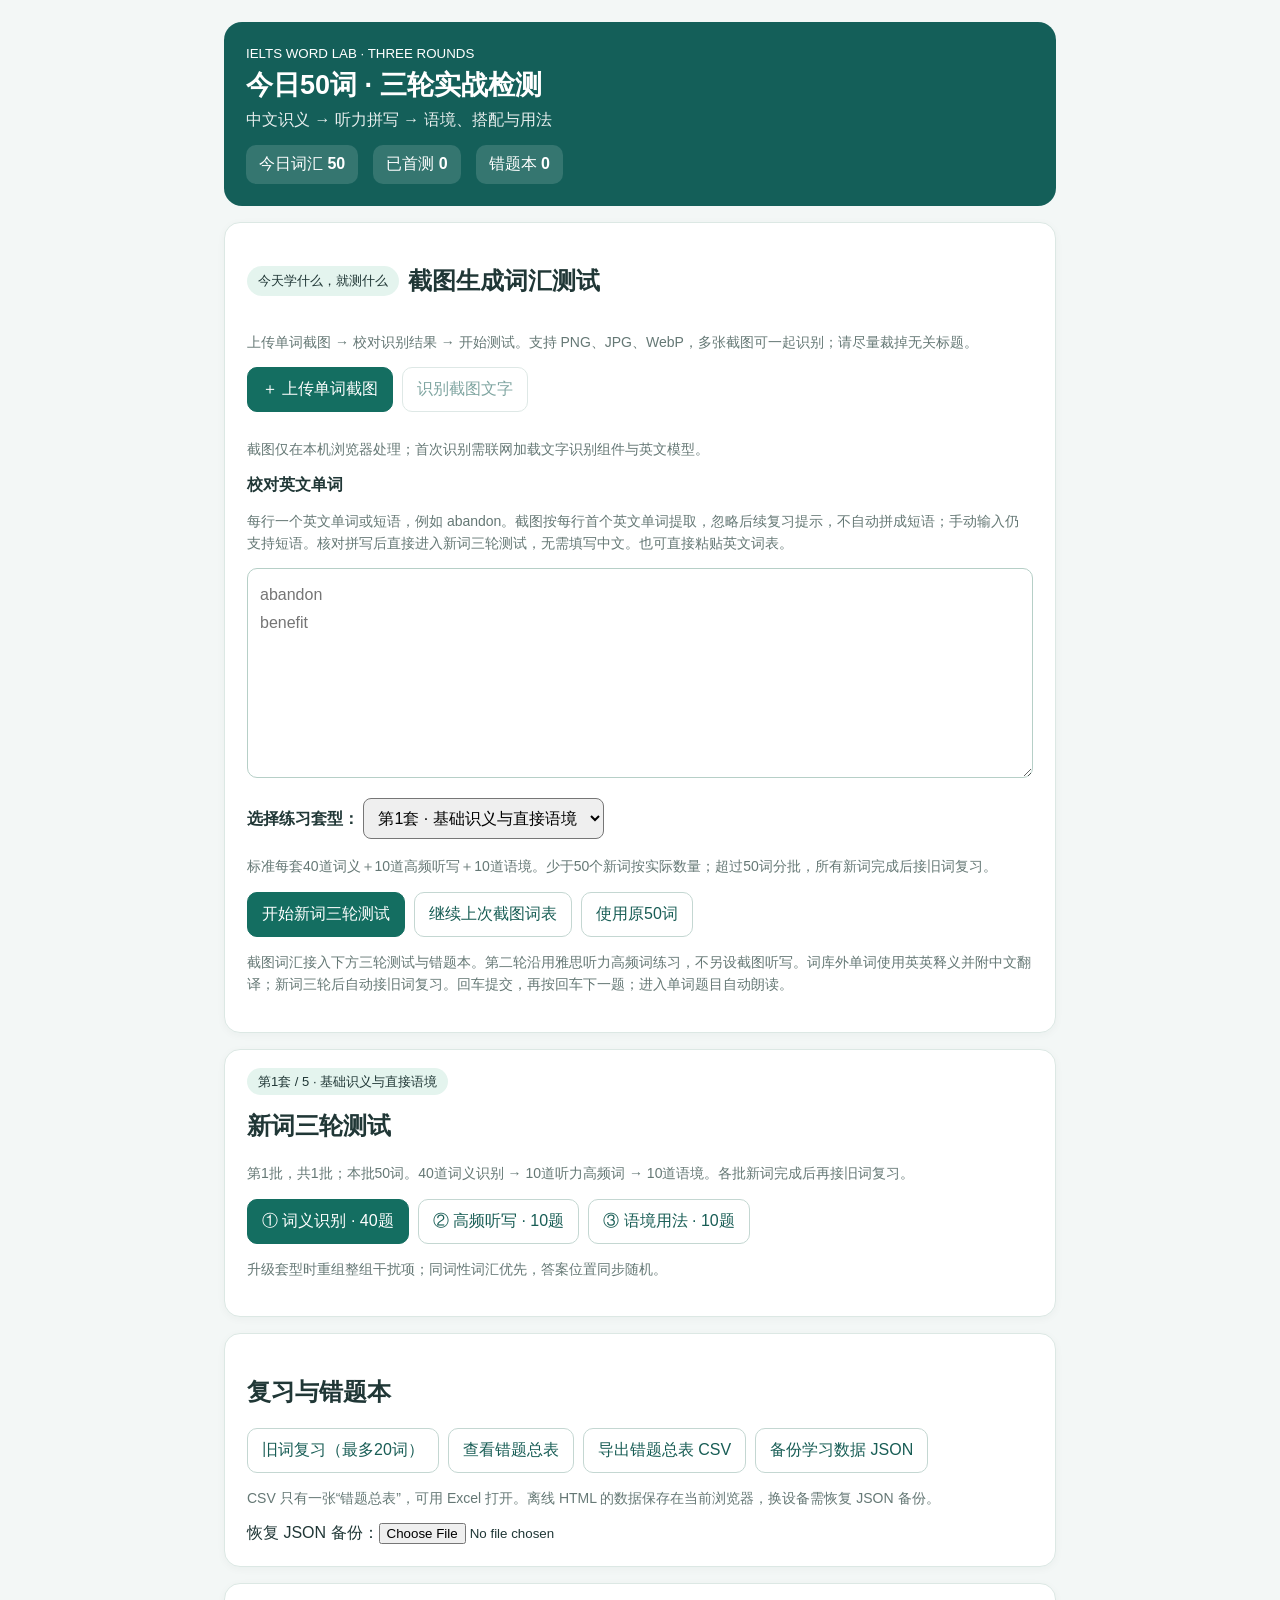
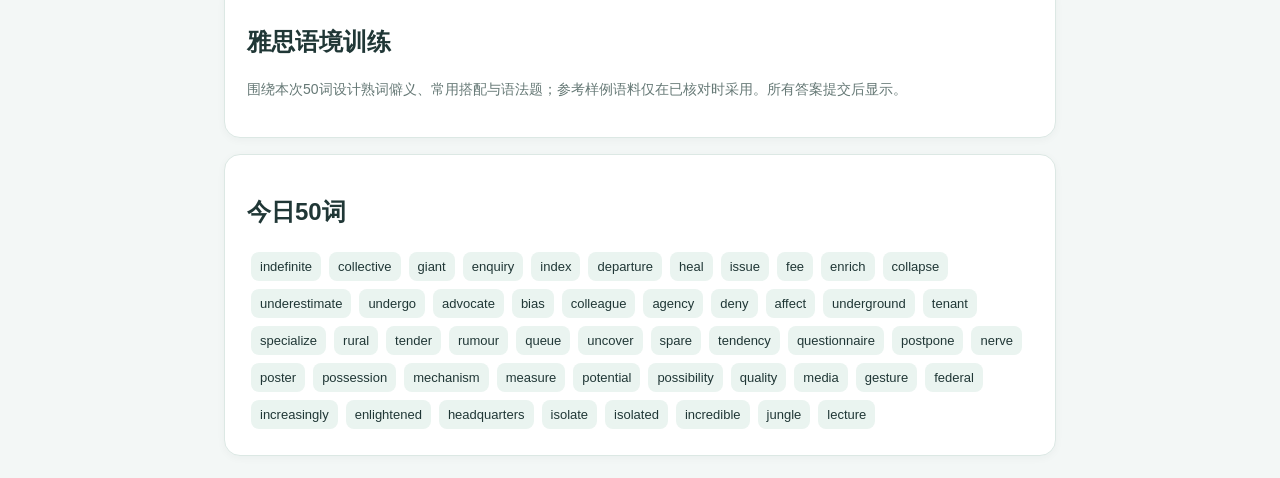
==== index.html @ b375aa82 "Add dictionary-audio fallback and align common word senses with examples" ====
<!doctype html><html lang="zh-CN"><head><meta charset="utf-8"><meta name="viewport" content="width=device-width,initial-scale=1"><title>IELTS Word Lab · 截图词汇测试</title><style>*{box-sizing:border-box}body{margin:0;background:#f3f7f6;color:#203736;font:16px Arial,"Microsoft YaHei",sans-serif}.wrap{max-width:860px;margin:22px auto;padding:0 14px}header{background:#145f59;color:white;border-radius:18px;padding:22px}h1{margin:5px 0;font-size:27px}header p{opacity:.9;margin:7px 0}.panel{background:white;border:1px solid #dce8e4;border-radius:16px;padding:22px;margin-top:16px;box-shadow:0 2px 8px #0b39340a}.muted{color:#657875;font-size:14px;line-height:1.6}.nav,.flex{display:flex;gap:9px;flex-wrap:wrap;align-items:center}button{font:inherit;border:1px solid #c4d7d2;border-radius:10px;padding:11px 14px;background:white;color:#185d55;cursor:pointer}button.primary{background:#146e61;color:white;border-color:#146e61}button:disabled{opacity:.55;cursor:default}button.opt{display:block;width:100%;text-align:left;margin:9px 0;line-height:1.5}button.opt.sel{background:#e1f2ee;border-color:#167969}.tag{display:inline-block;background:#eaf4f0;padding:7px 9px;border-radius:8px;margin:4px;font-size:13px}.bar{height:9px;background:#e5efeb;border-radius:9px;overflow:hidden;margin:16px 0}.bar>div{height:100%;background:#2b9984}.question{font-size:21px;line-height:1.6;font-weight:600}.feedback{background:#eff8f4;border-left:4px solid #2b9984;padding:13px;margin-top:12px;line-height:1.6}.bad{color:#a13939}.good{color:#177452}.hidden{display:none!important}input[type=text]{width:100%;max-width:480px;border:1px solid #b6cfc7;border-radius:9px;padding:13px;font:inherit}table{border-collapse:collapse;width:100%;font-size:13px}td,th{border:1px solid #d7e4df;padding:9px;text-align:left;vertical-align:top}th{background:#e7f2ee}.pill{background:#e4f4ee;padding:6px 11px;border-radius:20px;font-size:13px}.stat{display:flex;gap:15px;flex-wrap:wrap;margin-top:14px}.stat span{background:#ffffff24;padding:9px 13px;border-radius:10px}label.multi{display:block;padding:10px;margin:7px 0;border:1px solid #d6e4df;border-radius:9px}.hint{background:#fff8e7;border-radius:10px;padding:12px;font-size:14px}button.audio{padding:4px 9px;font-size:13px;margin:2px 5px;border-radius:20px}.vocab{display:inline-block;padding:4px 7px;margin:3px;background:#f0f7f5;border-radius:8px}.feedback p{margin:8px 0}.feedback .rowline{padding:5px 0;border-bottom:1px solid #dce9e5}</style></head><body><div class="wrap"><header><small>IELTS WORD LAB · THREE ROUNDS</small><h1>今日50词 · 三轮实战检测</h1><p>中文识义 → 听力拼写 → 语境、搭配与用法</p><div class="stat"><span>今日词汇 <b id="word-count">50</b></span><span>已首测 <b id="done">0</b></span><span>错题本 <b id="wrong">0</b></span></div></header><div id="shot-anchor"></div><main id="main"></main></div><script>const WORDS=[{"w": "indefinite", "zh": "无限期的；不明确的", "syn": "unlimited;unspecified"}, {"w": "collective", "zh": "集体的；共同的", "syn": "shared;joint"}, {"w": "giant", "zh": "巨大的；巨人", "syn": "enormous;huge"}, {"w": "enquiry", "zh": "询问；调查", "syn": "inquiry;investigation"}, {"w": "index", "zh": "索引；指数；指标", "syn": "indicator;measure"}, {"w": "departure", "zh": "离开；出发；偏离", "syn": "leaving;deviation"}, {"w": "heal", "zh": "治愈；愈合", "syn": "recover;restore"}, {"w": "issue", "zh": "问题；议题；发行；发布", "syn": "matter;problem"}, {"w": "fee", "zh": "费用；收费", "syn": "charge;payment"}, {"w": "enrich", "zh": "丰富；充实", "syn": "enhance;improve"}, {"w": "collapse", "zh": "倒塌；崩溃；骤降", "syn": "fall;breakdown"}, {"w": "underestimate", "zh": "低估", "syn": "undervalue;misjudge"}, {"w": "undergo", "zh": "经历；经受", "syn": "experience;go through"}, {"w": "advocate", "zh": "提倡；拥护；倡导者", "syn": "support;promote"}, {"w": "bias", "zh": "偏见；偏向", "syn": "prejudice;partiality"}, {"w": "colleague", "zh": "同事", "syn": "co-worker;workmate"}, {"w": "agency", "zh": "机构；代理处；作用", "syn": "organisation;body"}, {"w": "deny", "zh": "否认；拒绝给予", "syn": "reject;refuse"}, {"w": "affect", "zh": "影响；使感动", "syn": "influence;impact"}, {"w": "underground", "zh": "地下的；地铁；秘密的", "syn": "subterranean;metro"}, {"w": "tenant", "zh": "租户；承租人", "syn": "renter;occupant"}, {"w": "specialize", "zh": "专门研究；专攻", "syn": "focus;concentrate"}, {"w": "rural", "zh": "农村的；乡村的", "syn": "countryside;non-urban"}, {"w": "tender", "zh": "温柔的；嫩的；投标", "syn": "gentle;offer"}, {"w": "rumour", "zh": "传闻；谣言", "syn": "gossip;hearsay"}, {"w": "queue", "zh": "队列；排队", "syn": "line;wait in line"}, {"w": "uncover", "zh": "揭露；发现", "syn": "reveal;expose"}, {"w": "spare", "zh": "多余的；抽出；饶恕", "syn": "extra;available"}, {"w": "tendency", "zh": "倾向；趋势", "syn": "inclination;trend"}, {"w": "questionnaire", "zh": "调查问卷", "syn": "survey;form"}, {"w": "postpone", "zh": "推迟；延期", "syn": "delay;put off"}, {"w": "nerve", "zh": "神经；勇气", "syn": "courage;boldness"}, {"w": "poster", "zh": "海报；招贴画", "syn": "notice;placard"}, {"w": "possession", "zh": "拥有；财产；所有物", "syn": "ownership;belongings"}, {"w": "mechanism", "zh": "机制；机械装置", "syn": "process;system"}, {"w": "measure", "zh": "测量；措施；衡量", "syn": "assess;step"}, {"w": "potential", "zh": "潜力；潜在的", "syn": "possibility;capacity"}, {"w": "possibility", "zh": "可能性", "syn": "chance;likelihood"}, {"w": "quality", "zh": "质量；品质；特性", "syn": "standard;attribute"}, {"w": "media", "zh": "媒体；媒介", "syn": "press;communication channels"}, {"w": "gesture", "zh": "手势；姿态；表示", "syn": "movement;signal"}, {"w": "federal", "zh": "联邦的", "syn": "national;federated"}, {"w": "increasingly", "zh": "越来越多地", "syn": "progressively;more and more"}, {"w": "enlightened", "zh": "开明的；有见识的", "syn": "open-minded;informed"}, {"w": "headquarters", "zh": "总部；司令部", "syn": "head office;main office"}, {"w": "isolate", "zh": "隔离；孤立", "syn": "separate;segregate"}, {"w": "isolated", "zh": "孤立的；偏远的", "syn": "remote;separated"}, {"w": "incredible", "zh": "难以置信的；极好的", "syn": "unbelievable;extraordinary"}, {"w": "jungle", "zh": "丛林；密林", "syn": "rainforest;forest"}, {"w": "lecture", "zh": "讲座；授课；训斥", "syn": "talk;presentation"}];


const LISTEN=["enquiry", "questionnaire", "queue", "colleague", "headquarters", "rural", "tenant", "lecture", "departure", "gesture"];
const CONTEXT=[{"w": "issue", "type": "tf", "q": "In “The journal will issue a revised report”, issue means “publish”.", "a": true, "ex": "Issue can mean to officially publish or release a document.", "translation": "这份期刊将发布修订后的报告。", "point": "熟词僻义：issue 作动词表示发布；issue a report。"}, {"w": "undergo", "type": "tf", "q": "In “The bridge will undergo major repairs”, undergo means “avoid”.", "a": false, "ex": "Undergo means to experience or be subjected to a process, not to avoid it.", "translation": "这座桥将进行大规模维修。", "point": "undergo repairs / undergo treatment；主语通常承受变化或过程。"}, {"w": "measure", "type": "multi", "q": "Select ALL natural and correct expressions.", "opts": ["take measures to reduce pollution", "measure the impact of the policy", "undergo a questionnaire", "pose a potential risk"], "a": [0, 1, 3], "ex": "Take measures, measure an impact, and pose a risk are natural collocations. “Undergo a questionnaire” is not; complete or answer a questionnaire.", "translation": "采取措施减少污染；衡量政策影响；造成潜在风险。", "point": "区分 measure 作名词“措施”和动词“衡量”；多选需选全且不能多选。"}, {"w": "bias", "type": "single", "q": "The researcher tried to avoid ______ when interpreting the survey results.", "opts": ["bias", "queue", "gesture", "departure"], "a": 0, "ex": "Bias means an unfair preference that can distort judgement.", "translation": "研究人员在解释调查结果时尽力避免偏见。", "point": "avoid bias; researcher bias；与 unbiased 对应。"}, {"w": "tender", "type": "single", "q": "Several firms submitted a ______ for the construction contract.", "opts": ["rumour", "tender", "lecture", "jungle"], "a": 1, "ex": "A tender is a formal offer to carry out work or supply goods at a stated price.", "translation": "几家公司提交了该建设合同的投标文件。", "point": "熟词僻义：tender = 投标（文件）；submit a tender。"}, {"w": "spare", "type": "single", "q": "Could you ______ a few minutes to complete this questionnaire?", "opts": ["deny", "isolate", "spare", "collapse"], "a": 2, "ex": "Spare time means to make time available for something.", "translation": "你能抽出几分钟填写这份问卷吗？", "point": "熟词僻义：spare a few minutes；spare 作动词“抽出”。"}, {"w": "agency", "type": "single", "q": "The environmental ______ published a new report on rural water quality.", "opts": ["agency", "poster", "nerve", "queue"], "a": 0, "ex": "An agency is an organisation responsible for a particular service or activity.", "translation": "环境机构发布了一份关于农村水质的新报告。", "point": "government agency / environmental agency。"}, {"w": "potential", "type": "single", "q": "The proposal has the ______ to improve access to public transport.", "opts": ["rumour", "possession", "potential", "departure"], "a": 2, "ex": "Have the potential to do something means to be capable of achieving it.", "translation": "这项提案有望改善公共交通的可及性。", "point": "have the potential to + 动词原形。"}, {"w": "collective", "type": "single", "q": "Protecting the forest requires ______ action by local communities.", "opts": ["isolated", "collective", "indefinite", "federal"], "a": 1, "ex": "Collective action is action taken together by a group.", "translation": "保护森林需要当地社区采取集体行动。", "point": "collective action / collective responsibility。"}, {"w": "enrich", "type": "single", "q": "Reading widely can ______ students’ understanding of different cultures.", "opts": ["postpone", "deny", "enrich", "underestimate"], "a": 2, "ex": "Enrich means to improve something by adding value, depth, or variety.", "translation": "广泛阅读能够丰富学生对不同文化的理解。", "point": "enrich understanding / enrich experience。"}];
// 熟词僻义：选取当前50词中具有稳定、可核实的雅思相关义项，不杜撰罕见词义。
const RARE_SENSES={"issue": {"meaning": "发布；发行", "stem": "在 “The authority issued a warning.” 中，issue 表示？", "usage": "issue a warning / issue a report", "note": "Issue can mean to publish or officially release something."}, "measure": {"meaning": "措施；办法", "stem": "在 “The government introduced new measures.” 中，measure 表示？", "usage": "take measures / preventive measures", "note": "A measure is an action taken to achieve a purpose."}, "nerve": {"meaning": "勇气；胆量", "stem": "在 “She had the nerve to challenge the decision.” 中，nerve 表示？", "usage": "have the nerve to do something", "note": "Nerve can mean courage, not only a part of the nervous system."}, "gesture": {"meaning": "表示；姿态（友好或善意）", "stem": "在 “The donation was a gesture of goodwill.” 中，gesture 表示？", "usage": "a gesture of goodwill", "note": "A gesture can be an action that expresses a feeling or intention."}, "departure": {"meaning": "偏离；背离", "stem": "在 “The policy marks a departure from past practice.” 中，departure 表示？", "usage": "a departure from tradition", "note": "Departure can mean a change away from an established approach."}, "quality": {"meaning": "特性；品质", "stem": "在 “Patience is an important quality in a teacher.” 中，quality 表示？", "usage": "personal qualities / leadership qualities", "note": "A quality can be a characteristic, not just a standard."}, "lecture": {"meaning": "训斥；说教", "stem": "在 “My manager lectured me about punctuality.” 中，lecture 表示？", "usage": "lecture somebody about something", "note": "Lecture can mean to scold someone at length."}, "index": {"meaning": "指数；指标", "stem": "在 “The consumer price index rose.” 中，index 表示？", "usage": "price index / index of development", "note": "An index can be a numerical measure of change."}};


const IPA={"indefinite": "/ɪnˈdefɪnət/", "collective": "/kəˈlektɪv/", "giant": "/ˈdʒaɪənt/", "enquiry": "/ɪnˈkwaɪəri/", "index": "/ˈɪndeks/", "departure": "/dɪˈpɑːtʃə/", "heal": "/hiːl/", "issue": "/ˈɪʃuː/", "fee": "/fiː/", "enrich": "/ɪnˈrɪtʃ/", "collapse": "/kəˈlæps/", "underestimate": "/ˌʌndərˈestɪmeɪt/", "undergo": "/ˌʌndəˈɡəʊ/", "advocate": "/ˈædvəkeɪt/", "bias": "/ˈbaɪəs/", "colleague": "/ˈkɒliːɡ/", "agency": "/ˈeɪdʒənsi/", "deny": "/dɪˈnaɪ/", "affect": "/əˈfekt/", "underground": "/ˈʌndəɡraʊnd/", "tenant": "/ˈtenənt/", "specialize": "/ˈspeʃəlaɪz/", "rural": "/ˈrʊərəl/", "tender": "/ˈtendə/", "rumour": "/ˈruːmə/", "queue": "/kjuː/", "uncover": "/ʌnˈkʌvə/", "spare": "/speə/", "tendency": "/ˈtendənsi/", "questionnaire": "/ˌkwestʃəˈneə/", "postpone": "/pəʊstˈpəʊn/", "nerve": "/nɜːv/", "poster": "/ˈpəʊstə/", "possession": "/pəˈzeʃən/", "mechanism": "/ˈmekənɪzəm/", "measure": "/ˈmeʒə/", "potential": "/pəˈtenʃəl/", "possibility": "/ˌpɒsəˈbɪləti/", "quality": "/ˈkwɒləti/", "media": "/ˈmiːdiə/", "gesture": "/ˈdʒestʃə/", "federal": "/ˈfedərəl/", "increasingly": "/ɪnˈkriːsɪŋli/", "enlightened": "/ɪnˈlaɪtənd/", "headquarters": "/ˌhedˈkwɔːtəz/", "isolate": "/ˈaɪsəleɪt/", "isolated": "/ˈaɪsəleɪtɪd/", "incredible": "/ɪnˈkredəbəl/", "jungle": "/ˈdʒʌŋɡəl/", "lecture": "/ˈlektʃə/"};
const LISTEN_NOTES={"enquiry": "英式 /ɪnˈkwaɪəri/，重音在第二音节；enquiry 与 inquiry 拼写均可见。", "questionnaire": "重音在末尾 /ˈneə/；注意双写 n 和 -aire。", "queue": "读 /kjuː/，只有一个音节；ueue 不另发音。", "colleague": "重音在第一音节；-league 读 /liːɡ/。", "headquarters": "注意复数形式 -s；headquarters 通常以 -s 结尾。", "rural": "两个音节；英式 /ˈrʊərəl/，注意 r 与弱读元音。", "tenant": "重音在第一音节；不要与 tenet（信条）混淆。", "lecture": "-ture 读 /tʃə/；英式词尾 r 不单独卷舌。", "departure": "重音在第二音节 /ˈpɑː/；英式长元音 /ɑː/。", "gesture": "-ture 读 /tʃə/；重音在第一音节。"};
const CONTEXT_ZH={};
const CONTEXT_POINT={};
function explainError(q,given,correct){if(q.type==='spell'){let a=q.a.toLowerCase(),b=String(given).toLowerCase();return `你的拼写是 “${given}”，正确拼写是 “${a}”。请对照每个字母，特别检查重音对应的音节及不发音字母。`;}if(q.type==='multi'){let selected=given||'（未选）';return `你选择了：${selected}。正确选项为：${correct}。${q.ex||'多选题需选全，且不能多选。'}`; }if(q.type==='tf')return `这道判断题的关键是词组含义，而不是句子表面是否通顺。请对比 “${q.w}” 的实际意义与题目中的解释。`;if(q.label?.includes('第一轮')||stage===4)return `你选择的是“${given}”，但 “${q.w}” 在本题语境下表示“${q.rare?RARE_SENSES[q.w].meaning:WORDS.find(x=>x.w===q.w).zh}”。${q.rare?RARE_SENSES[q.w].note:'注意不要只凭词形猜测词义。'}`;return `你选择了“${given}”，但本句需要“${correct}”。${q.point||CONTEXT_POINT[q.w]||'请检查语义与固定搭配是否同时成立。'}`}
const EXTRA_IPA={advancement:'/ədˈvɑːnsmənt/',progress:'/ˈprəʊɡres/',benefit:'/ˈbenɪfɪt/',strength:'/streŋθ/',administrative:'/ədˈmɪnɪstrətɪv/',office:'/ˈɒfɪs/',hint:'/hɪnt/',indication:'/ˌɪndɪˈkeɪʃən/',provide:'/prəˈvaɪd/',give:'/ɡɪv/',fulfil:'/fʊlˈfɪl/',requirement:'/rɪˈkwaɪəmənt/',need:'/niːd/',improve:'/ɪmˈpruːv/',strengthen:'/ˈstreŋθən/',expand:'/ɪkˈspænd/',increase:'/ɪnˈkriːs/',geographic:'/ˌdʒiːəˈɡræfɪk/',news:'/njuːz/',title:'/ˈtaɪtəl/',awkward:'/ˈɔːkwəd/',characteristic:'/ˌkærəktəˈrɪstɪk/',include:'/ɪnˈkluːd/',contradictory:'/ˌkɒntrəˈdɪktəri/',explain:'/ɪkˈspleɪn/',translate:'/trænzˈleɪt/',integrate:'/ˈɪntɪɡreɪt/','well-informed':'/ˌwel ɪnˈfɔːmd/',disrupt:'/dɪsˈrʌpt/',tie:'/taɪ/',jump:'/dʒʌmp/',surge:'/sɜːdʒ/',scholarly:'/ˈskɒləli/',acquired:'/əˈkwaɪəd/',grassland:'/ˈɡrɑːslænd/',signify:'/ˈsɪɡnɪfaɪ/',intend:'/ɪnˈtend/',method:'/ˈmeθəd/',way:'/weɪ/',adjacent:'/əˈdʒeɪsənt/',discuss:'/dɪˈskʌs/',agreement:'/əˈɡriːmənt/',present:'/prɪˈzent/',cause:'/kɔːz/',part:'/pɑːt/',share:'/ʃeə/',favourable:'/ˈfeɪvərəbəl/',eligible:'/ˈelɪdʒəbəl/',competent:'/ˈkɒmpɪtənt/',line:'/laɪn/',argument:'/ˈɑːɡjəmənt/',destroy:'/dɪˈstrɔɪ/',damage:'/ˈdæmɪdʒ/',noise:'/nɔɪz/',reliable:'/rɪˈlaɪəbəl/',origin:'/ˈɒrɪdʒɪn/',keepsake:'/ˈkiːpseɪk/',wipe:'/waɪp/',doubt:'/daʊt/',impartial:'/ɪmˈpɑːʃəl/',expedition:'/ˌekspəˈdɪʃən/',roomy:'/ˈruːmi/',enticement:'/ɪnˈtaɪsmənt/',promote:'/prəˈməʊt/',entice:'/ɪnˈtaɪs/',unfavourable:'/ʌnˈfeɪvərəbəl/',trainer:'/ˈtreɪnə/',instruct:'/ɪnˈstrʌkt/',rules:'/ruːlz/',cipher:'/ˈsaɪfə/',drink:'/drɪŋk/',show:'/ʃəʊ/',illustrate:'/ˈɪləstreɪt/',logical:'/ˈlɒdʒɪkəl/',consistent:'/kənˈsɪstənt/',huge:'/hjuːdʒ/',vast:'/vɑːst/'};
const IPA_ALL={...EXTRA_IPA,...IPA,'be eligible':'/bi ˈelɪdʒəbəl/','move forward':'/muːv ˈfɔːwəd/','news title':'/njuːz ˈtaɪtəl/','reach agreement':'/riːtʃ əˈɡriːmənt/'};
function audioButton(word){return `<button type="button" class="audio" title="点读英式发音" onclick="speak(decodeURIComponent('${encodeURIComponent(word)}'))">🔊 点读</button>`}
function phonetic(word){let ip=IPA_ALL[word.toLowerCase()];return `<span class="vocab"><b>${esc(word)}</b> <span class="muted">${esc(ip||'音标待核实')}</span>${audioButton(word)}</span>`}
const WORD_POS={"indefinite": "adj", "collective": "adj,n", "giant": "adj,n", "enquiry": "n", "index": "n,v", "departure": "n", "heal": "v", "issue": "n,v", "fee": "n", "enrich": "v", "collapse": "v,n", "underestimate": "v", "undergo": "v", "advocate": "v,n", "bias": "n,v", "colleague": "n", "agency": "n", "deny": "v", "affect": "v", "underground": "adj,adv,n", "tenant": "n", "specialize": "v", "rural": "adj", "tender": "adj,n,v", "rumour": "n,v", "queue": "n,v", "uncover": "v", "spare": "adj,v,n", "tendency": "n", "questionnaire": "n", "postpone": "v", "nerve": "n", "poster": "n", "possession": "n", "mechanism": "n", "measure": "n,v", "potential": "n,adj", "possibility": "n", "quality": "n,adj", "media": "n", "gesture": "n,v", "federal": "adj", "increasingly": "adv", "enlightened": "adj", "headquarters": "n", "isolate": "v", "isolated": "adj", "incredible": "adj", "jungle": "n", "lecture": "n,v"};
const SYN_MEANINGS={"indefinite": {"unlimited": "无限的", "unspecified": "未明确的"}, "collective": {"shared": "共有的", "joint": "共同的"}, "giant": {"enormous": "巨大的", "huge": "巨大的"}, "enquiry": {"inquiry": "询问", "investigation": "调查"}, "index": {"indicator": "指标", "measure": "衡量标准"}, "departure": {"leaving": "离开", "deviation": "偏离"}, "heal": {"recover": "康复", "restore": "恢复"}, "issue": {"matter": "事情、问题", "problem": "问题"}, "fee": {"charge": "收费", "payment": "付款"}, "enrich": {"enhance": "提升", "improve": "改善"}, "collapse": {"fall": "倒下、下降", "breakdown": "崩溃、故障"}, "underestimate": {"undervalue": "低估价值", "misjudge": "误判"}, "undergo": {"experience": "经历", "go through": "经历、经受"}, "advocate": {"support": "支持", "promote": "促进、倡导"}, "bias": {"prejudice": "偏见", "partiality": "偏袒"}, "colleague": {"co-worker": "同事", "workmate": "同事"}, "agency": {"organisation": "组织", "body": "机构"}, "deny": {"reject": "拒绝", "refuse": "拒绝"}, "affect": {"influence": "影响", "impact": "影响"}, "underground": {"subterranean": "地下的", "metro": "地铁"}, "tenant": {"renter": "租房者", "occupant": "居住者"}, "specialize": {"focus": "专注", "concentrate": "集中精力"}, "rural": {"countryside": "乡村", "non-urban": "非城市的"}, "tender": {"gentle": "温柔的", "offer": "报价、提议"}, "rumour": {"gossip": "流言", "hearsay": "传闻"}, "queue": {"line": "队列", "wait in line": "排队"}, "uncover": {"reveal": "揭示", "expose": "揭露"}, "spare": {"extra": "额外的", "available": "可用的"}, "tendency": {"inclination": "倾向", "trend": "趋势"}, "questionnaire": {"survey": "调查", "form": "表格"}, "postpone": {"delay": "延迟", "put off": "推迟"}, "nerve": {"courage": "勇气", "boldness": "胆量"}, "poster": {"notice": "公告", "placard": "标语牌"}, "possession": {"ownership": "所有权", "belongings": "个人物品"}, "mechanism": {"process": "过程", "system": "系统"}, "measure": {"assess": "评估", "step": "措施"}, "potential": {"possibility": "可能性", "capacity": "能力、容量"}, "possibility": {"chance": "机会、可能性", "likelihood": "可能性"}, "quality": {"standard": "标准", "attribute": "特征"}, "media": {"press": "新闻媒体", "communication channels": "传播渠道"}, "gesture": {"movement": "动作", "signal": "信号"}, "federal": {"national": "国家的", "federated": "联邦制的"}, "increasingly": {"progressively": "逐渐地", "more and more": "越来越"}, "enlightened": {"open-minded": "思想开明的", "informed": "见多识广的"}, "headquarters": {"head office": "总部", "main office": "总办事处"}, "isolate": {"separate": "分开", "segregate": "隔离"}, "isolated": {"remote": "偏远的", "separated": "分离的"}, "incredible": {"unbelievable": "难以置信的", "extraordinary": "非凡的"}, "jungle": {"rainforest": "热带雨林", "forest": "森林"}, "lecture": {"talk": "讲话", "presentation": "演讲、报告"}};
const SYN_POS={"unlimited": "adj", "unspecified": "adj", "shared": "adj", "joint": "adj", "enormous": "adj", "huge": "adj", "inquiry": "n", "investigation": "n", "indicator": "n", "measure": "n,v", "leaving": "n", "deviation": "n", "recover": "v", "restore": "v", "matter": "n", "problem": "n", "charge": "n,v", "payment": "n", "enhance": "v", "improve": "v", "fall": "n,v", "breakdown": "n", "undervalue": "v", "misjudge": "v", "experience": "v,n", "go through": "phr.v", "support": "v,n", "promote": "v", "prejudice": "n", "partiality": "n", "co-worker": "n", "workmate": "n", "organisation": "n", "body": "n", "reject": "v", "refuse": "v", "influence": "v,n", "impact": "n,v", "subterranean": "adj", "metro": "n", "renter": "n", "occupant": "n", "focus": "v,n", "concentrate": "v", "countryside": "n", "non-urban": "adj", "gentle": "adj", "offer": "n,v", "gossip": "n,v", "hearsay": "n", "line": "n", "wait in line": "phr.v", "reveal": "v", "expose": "v", "extra": "adj", "available": "adj", "inclination": "n", "trend": "n", "survey": "n,v", "form": "n", "delay": "v,n", "put off": "phr.v", "courage": "n", "boldness": "n", "notice": "n,v", "placard": "n", "ownership": "n", "belongings": "n", "process": "n", "system": "n", "assess": "v", "step": "n", "possibility": "n", "capacity": "n", "chance": "n", "likelihood": "n", "standard": "n,adj", "attribute": "n", "press": "n", "communication channels": "n.pl", "movement": "n", "signal": "n,v", "national": "adj", "federated": "adj", "progressively": "adv", "more and more": "adv", "open-minded": "adj", "informed": "adj", "head office": "n", "main office": "n", "separate": "v,adj", "segregate": "v", "remote": "adj", "separated": "adj", "unbelievable": "adj", "extraordinary": "adj", "rainforest": "n", "forest": "n", "talk": "n,v", "presentation": "n"};
const OBSTACLES={"issue": [["journal", "n.", "期刊"], ["revised", "adj.", "修订后的"], ["publish", "v.", "发表；发布"]], "undergo": [["bridge", "n.", "桥梁"], ["major", "adj.", "大规模的"], ["repairs", "n.复数", "维修工程"], ["avoid", "v.", "避免"]], "measure": [["pollution", "n.", "污染"], ["impact", "n.", "影响"], ["policy", "n.", "政策"], ["pose", "v.", "造成；带来"], ["risk", "n.", "风险"]], "bias": [["researcher", "n.", "研究人员"], ["interpret", "v.", "解读"], ["survey", "n.", "调查"], ["results", "n.复数", "结果"]], "tender": [["firms", "n.复数", "公司"], ["submit", "v.", "提交"], ["construction", "n.", "建设"], ["contract", "n.", "合同"]], "spare": [["complete", "v.", "填写；完成"], ["questionnaire", "n.", "问卷"]], "agency": [["environmental", "adj.", "环境的"], ["published", "v.过去式", "发布"], ["rural", "adj.", "农村的"], ["water quality", "n.短语", "水质"]], "potential": [["proposal", "n.", "提案"], ["access", "n.", "获得……的机会；可及性"], ["public transport", "n.短语", "公共交通"]], "collective": [["protecting", "v.-ing", "保护"], ["requires", "v.三单", "需要"], ["local communities", "n.复数短语", "当地社区"]], "enrich": [["widely", "adv.", "广泛地"], ["understanding", "n.", "理解"], ["cultures", "n.复数", "文化"]]};
const POS_CN={n:'名词',v:'动词',adj:'形容词',adv:'副词','phr.v':'动词短语','n.pl':'复数名词'};
function posLabel(pos){return String(pos||'词性待核实').split(',').map(t=>POS_CN[t]||t).join('／')}
function wordLine(word,pos,zh){return `<div class="rowline">${phonetic(word)} <b>(${esc(posLabel(pos))})</b>${zh?' — '+esc(zh):''}</div>`}
function synonymDetails(x){return x.syn.split(';').map(v=>{let phrase=v.trim(),meaning=SYN_MEANINGS[x.w]?.[phrase]||'需结合语境确认',pos=SYN_POS[phrase]||'词性待核实';return wordLine(phrase,pos,meaning)}).join('')}
function distractorDetails(q){if(!q.label?.includes('第一轮')||q.rare)return '';return '<p><b>选项对应的英文词汇：</b></p>'+q.opts.map((zh,i)=>{let w=WORDS.find(z=>z.zh===zh);return `<div class="rowline">${String.fromCharCode(65+i)}. ${esc(zh)} → ${w?phonetic(w.w)+' <b>('+esc(posLabel(WORD_POS[w.w]))+')</b>':'本项无唯一对应词'}</div>`}).join('')}
function rareOptionNote(q){if(!q.rare)return '';return '<p class="muted">熟词僻义题的干扰项用于区分义项，不强行对应单一英文单词。</p>'}
function obstacleDetails(q){let entries=OBSTACLES[q.w]||[];if(!entries.length)return '';return '<p><b>阅读障碍词释义（按本题语境）：</b></p>'+entries.map(([w,pos,zh])=>wordLine(w,pos,zh)).join('')}
function answerDetails(q,ok,given,correct){let x=WORDS.find(z=>z.w===q.w),parts=[];if(q.label?.includes('第一轮')||stage===1||stage===4){parts.push(`<p><b>考察词及词性：</b></p>${wordLine(q.w,WORD_POS[q.w],q.rare?RARE_SENSES[q.w].meaning:x.zh)}${q.rare?`<p><b>常见搭配：</b>${esc(RARE_SENSES[q.w].usage)}</p><p><b>English explanation:</b> ${esc(RARE_SENSES[q.w].note)}</p>`:''}<p><b>常见同义替换（音标、词性、中文意思）：</b></p>${synonymDetails(x)}${distractorDetails(q)}${rareOptionNote(q)}`)}else if(q.type==='spell'){parts.push(`<p><b>正确拼写、词性与中文意思：</b></p>${wordLine(q.w,WORD_POS[q.w],x.zh)}<p><b>英式发音注意：</b>${esc(LISTEN_NOTES[q.w]||'注意重音和弱读。')}</p><p><b>常见同义替换：</b></p>${synonymDetails(x)}</p>`)}else{parts.push(`<p><b>句子中文意思：</b>${esc(q.translation||CONTEXT_ZH[q.w]||'请结合上下文理解句义。')}</p><p><b>考察点：</b>${esc(q.point||CONTEXT_POINT[q.w]||'语境意义及搭配。')}</p><p><b>English explanation:</b> ${esc(q.ex)}</p><p><b>考察词及词性：</b></p>${wordLine(q.w,WORD_POS[q.w],x.zh)}<p><b>相关同义替换（须结合语境）：</b></p>${synonymDetails(x)}${obstacleDetails(q)}`);if(q.type==='single'&&q.opts)parts.push('<p><b>其他选项词汇及词性：</b></p>'+q.opts.filter(t=>t!==q.w&&WORDS.some(z=>z.w===t)).map(t=>wordLine(t,WORD_POS[t],WORDS.find(z=>z.w===t).zh)).join(''))}if(!ok)parts.push(`<p class="bad"><b>错误原因：</b>${esc(explainError(q,given,correct))}</p>`);return parts.join('')}


const BASE_WORDS=WORDS.slice();
const KEY='ielts_wordlab_50_20261108_v1', $=id=>document.getElementById(id), esc=s=>String(s??'').replace(/[&<>"']/g,c=>({'&':'&amp;','<':'&lt;','>':'&gt;','"':'&quot;',"'":'&#39;'}[c]));
const today=()=>new Date().toLocaleDateString('sv-SE'); const later=n=>{let d=new Date();d.setDate(d.getDate()+n);return d.toLocaleDateString('sv-SE')};
let db;try{db=JSON.parse(localStorage.getItem(KEY))||{attempts:{},errors:{},history:[]}}catch(e){db={attempts:{},errors:{},history:[]}};db.attempts??={};db.errors??={};db.history??=[];
function repairHistoricalTF(){let fixed=0;for(let h of db.history){if(h.stage!==3||h.ok!==false)continue;let q=CONTEXT.find(z=>z.type==='tf'&&z.q===h.question);if(!q)continue;let expected=q.a?'True':'False';if(h.given!==expected)continue;h.ok=true;h.repaired='判断题判分修复';let e=db.errors[h.word];if(e){let at=e.mistakes?.findIndex(m=>m.question===h.question&&m.given===h.given&&m.date===h.date);if(at>=0){e.mistakes.splice(at,1);e.misses=Math.max(0,(e.misses||0)-1);if(e.misses===0){delete db.errors[h.word]}else{e.status='重点复习';e.pending=Math.min(e.pending||2,2)}}}fixed++}if(fixed){try{localStorage.setItem(KEY,JSON.stringify(db))}catch(e){} }return fixed}
const repairedTF=repairHistoricalTF();
let stage=0,quiz=[],idx=0,chosen=null,locked=false,results=[];
function save(){try{localStorage.setItem(KEY,JSON.stringify(db))}catch(e){alert('本地存储不可用，请导出备份。')}stats()}
function stats(){$('done').textContent=WORDS.filter(x=>db.attempts[x.w]).length;$('wrong').textContent=Object.keys(db.errors).length}
function opts(q){if(q.type==='spell')return `<button onclick="speak('${q.w}')">▶ 播放英式发音</button><p class="muted">可反复点读；每次点击会立即中断前一次发音并重新播放（语音为设备合成发音）</p><input type="text" id="spell" autocomplete="off" spellcheck="false" placeholder="Type the word you hear · Enter 提交">`;if(q.type==='multi')return q.opts.map((x,i)=>`<label class="multi"><input type="checkbox" name="multi" value="${i}"> ${esc(x)}</label>`).join('');let o=q.type==='tf'?['True','False']:q.opts;return o.map((x,i)=>`<button class="opt" id="opt${i}" onclick="choose(${i})">${String.fromCharCode(65+i)}. ${esc(x)}</button>`).join('')}
function choices(w){let x=WORDS.find(v=>v.w===w),others=WORDS.filter(v=>v.w!==w&&v.zh!==x.zh);let salt=WORDS.indexOf(x);let distract=[others[(salt+7)%others.length],others[(salt+19)%others.length],others[(salt+31)%others.length]].map(z=>z.zh);let a=[x.zh,...distract];return {opts:a.sort((a,b)=>((a.length*7+salt)%11)-((b.length*7+salt)%11)),answer:x.zh}}
function makeMeaning(w,variant=0){let x=WORDS.find(v=>v.w===w);if(x?.dictionary)return batchMeaning(x);let o=choices(w);if(variant){let syn=x.syn.split(';')[0];return {w,type:'single',q:`Which word is closest in meaning to “${syn}”?`,opts:[w,...WORDS.filter(v=>v.w!==w).slice(0,3).map(v=>v.w)],a:0,ex:`“${w}” can mean ${x.zh}.`,label:'变式复测'}}let rare=RARE_SENSES[w];if(rare){let other=WORDS.filter(v=>v.w!==w&&!v.zh.includes(rare.meaning)).slice(0,3).map(v=>v.zh);let opts=[rare.meaning,...other];let shift=(WORDS.findIndex(v=>v.w===w)%4);opts=[...opts.slice(shift),...opts.slice(0,shift)];return {w,type:'single',q:rare.stem,opts,a:opts.indexOf(rare.meaning),ex:rare.note,label:'第一轮 · 中文识义 · 熟词僻义',rare:true}}return {w,type:'single',q:`${w} 的中文意思是？`,opts:o.opts,a:o.opts.indexOf(o.answer),ex:`“${w}” means ${x.zh}.`,label:'第一轮 · 中文识义'}}
function build(s){stage=s;idx=0;results=[];if(s===1)quiz=BASE_WORDS.filter(x=>!LISTEN.includes(x.w)).map(x=>makeMeaning(x.w));if(s===2)quiz=LISTEN.map(w=>({w,type:'spell',q:'Listen and write the word.',a:w,ex:`The correct spelling is “${w}”.`,label:'第二轮 · 听力拼写'}));if(s===3)quiz=CONTEXT.map(x=>({...x,label:'第三轮 · 语境与用法'}));if(s===4){let due=Object.values(db.errors).filter(e=>(e.pending||0)>0||!e.next||e.next<=today()).sort((a,b)=>(b.misses||0)-(a.misses||0)).slice(0,15).map(e=>e.word);let other=WORDS.filter(x=>db.attempts[x.w]&&!db.errors[x.w]&&x.syn).slice(0,5).map(x=>x.w);let chosenWords=[...new Set([...due,...other])].slice(0,20);if(!chosenWords.length){$('main').innerHTML='<section class="panel"><h2>暂无旧词任务</h2><p>先完成新词测试。旧词不强行凑满20个。</p></section>';return}quiz=chosenWords.map(w=>{let e=db.errors[w];return e?.pending?makeMeaning(w,1):makeMeaning(w,0)})}render()}
function choose(i){if(locked)return;chosen=i;document.querySelectorAll('.opt').forEach((b,j)=>b.classList.toggle('sel',i===j))}

let speechTimer=null,pronunciationTicket=0,pronunciationAudio=null;
function stopPronunciation(){
 pronunciationTicket++;
 if(speechTimer)clearTimeout(speechTimer);
 if(window.speechSynthesis)window.speechSynthesis.cancel();
 if(pronunciationAudio){pronunciationAudio.pause();pronunciationAudio=null}
}
function pronunciationNote(message){
 const main=$('main');if(!main)return;
 let note=$('pronunciation-status');
 if(!note){note=document.createElement('p');note.id='pronunciation-status';note.className='muted';note.setAttribute('role','status');main.append(note)}
 note.textContent=message;
}
async function pronunciationFallback(word,ticket){
 try{
 let item=WORDS.find(x=>x.w===word),audioUrl=item?.audioUrl;
 if(!audioUrl){
 const controller=new AbortController(),timer=setTimeout(()=>controller.abort(),8000);
 try{const response=await fetch('https://api.dictionaryapi.dev/api/v2/entries/en/'+encodeURIComponent(word),{signal:controller.signal});const entries=await response.json();audioUrl=entries?.flatMap(e=>e.phonetics||[]).find(p=>/^https:\/\//.test(p.audio||''))?.audio||'';if(item&&audioUrl)item.audioUrl=audioUrl}finally{clearTimeout(timer)}
 }
 if(ticket!==pronunciationTicket)return;
 if(!audioUrl)throw Error('no audio');
 pronunciationAudio=new Audio(audioUrl);await pronunciationAudio.play();
 if(ticket===pronunciationTicket)pronunciationNote('正在播放词典录音。词典录音的口音以来源为准。');
 }catch(e){if(ticket===pronunciationTicket)pronunciationNote('自动朗读暂不可用，可点击点读或播放按钮重试；请检查设备音量与浏览器声音权限。')}
}
function speak(word){
 stopPronunciation();const ticket=pronunciationTicket;
 if(!window.speechSynthesis){pronunciationFallback(word,ticket);return}
 speechTimer=setTimeout(()=>{
 if(ticket!==pronunciationTicket)return;
 try{
 const utterance=new SpeechSynthesisUtterance(word);utterance.lang='en-GB';utterance.rate=.86;
 const voices=window.speechSynthesis.getVoices(),voice=voices.find(v=>v.lang.toLowerCase()==='en-gb'&&v.localService)||voices.find(v=>v.lang.toLowerCase()==='en-gb');
 if(voice)utterance.voice=voice;
 utterance.onerror=event=>{if(!['canceled','interrupted'].includes(event.error)&&ticket===pronunciationTicket)pronunciationFallback(word,ticket)};
 window.speechSynthesis.speak(utterance);if(window.speechSynthesis.paused)window.speechSynthesis.resume();
 }catch(e){pronunciationFallback(word,ticket)}
 },65);
}

function render(){let q=quiz[idx];if(!q){finish();return}chosen=null;locked=false;let label=q.label||'复习';$('main').innerHTML=`<section class="panel"><div class="flex"><span class="pill">${esc(label)}</span><b>${idx+1} / ${quiz.length}</b></div><div class="bar"><div style="width:${idx/quiz.length*100}%"></div></div><p class="question">${esc(q.q)}</p>${opts(q)}<div id="feedback"></div><div class="flex"><button class="primary" id="submit" onclick="submit()">提交答案</button><button class="primary hidden" id="next" onclick="idx++;render()">下一题 →</button></div></section>`}
function submit(){if(locked)return;let q=quiz[idx],given;if(q.type==='spell'){given=($('spell').value||'').trim();if(!given)return alert('请先输入单词')}else if(q.type==='multi'){given=[...document.querySelectorAll('input[name=multi]:checked')].map(x=>Number(x.value));if(!given.length)return alert('请先选择答案')}else{if(chosen===null)return alert('请先选择答案');given=chosen}
let ok=q.type==='spell'?given.toLowerCase()===q.a.toLowerCase():q.type==='multi'?JSON.stringify([...given].sort((a,b)=>a-b))===JSON.stringify([...q.a].sort((a,b)=>a-b)):q.type==='tf'?given===(q.a?0:1):given===q.a;
let correct=q.type==='spell'?q.a:q.type==='multi'?q.a.map(i=>q.opts[i]).join('；'):(q.type==='tf'?(q.a?'True':'False'):q.opts[q.a]);let submitted=q.type==='spell'?given:q.type==='multi'?given.map(i=>q.opts[i]).join('；'):(q.type==='tf'?['True','False'][given]:q.opts[given]);
let w=q.w, x=WORDS.find(z=>z.w===w);db.attempts[w]=(db.attempts[w]||0)+1;db.history.push({word:w,date:today(),stage,question:q.q,given:submitted,correct,ok});let e=db.errors[w];if(!ok){if(!e)e=db.errors[w]={word:w,zh:x.zh,syn:x.syn,misses:0,passes:0,pending:2,next:today(),last:'',mistakes:[],status:'重点复习'};e.misses++;e.pending=2;e.passes=0;e.next=later(1);e.status='重点复习';e.mistakes.push({date:today(),question:q.q,given:submitted,correct})}else if(e){e.passes=(e.passes||0)+1;if(e.pending>0)e.pending--;e.next=later(e.pending?1:Math.min(30,2**Math.min(e.passes,5)));e.status=e.pending?'待变式复测':'初步巩固'}if(e)e.last=today();save();results.push(ok);locked=true;
$('feedback').innerHTML=`<div class="feedback"><b class="${ok?'good':'bad'}">${ok?'✓ 回答正确':'✗ 回答错误'}</b><p><b>Answer:</b> ${esc(correct)}</p>${answerDetails(q,ok,submitted,correct)}${!ok?'<p class="muted">已自动加入错题本，安排两次变式复测。</p>':''}</div>`;$('submit').classList.add('hidden');$('next').classList.remove('hidden');document.querySelectorAll('#main .opt,#main input').forEach(el=>el.disabled=true)}
function finish(){let n=results.filter(Boolean).length;$('main').innerHTML=`<section class="panel"><h2>本轮完成</h2><h1>${n} / ${results.length}</h1><p>正确率 ${Math.round(100*n/results.length)}%。错词已实时更新。</p><div class="flex">${stage<3?`<button class="primary" onclick="build(${stage+1})">进入下一轮 →</button>`:''}<button onclick="build(4)">旧词复习（最多20词）</button><button onclick="showErrors()">查看错题总表</button><button onclick="home()">返回首页</button></div></section>`}
function home(){stats();let covered=BASE_WORDS.filter(x=>db.attempts[x.w]).length;$('main').innerHTML=`<section class="panel"><h2>新词三轮测试</h2>${repairedTF?`<div class="hint">已自动纠正 ${repairedTF} 条此前误判的判断题记录，并调整相关错题。</div>`:''}<p class="muted">第一轮40个词考中文意思（含熟词僻义），第二轮10个词进行高频听写：<b>50个新词恰好全部覆盖</b>。第三轮再做10道不同的雅思语境题，考搭配和用法，不重复前两轮的题目。单词可能再次出现，但考点不同。</p><div class="flex"><button class="primary" onclick="build(1)">① 中文识义 · 40题</button><button onclick="build(2)">② 听力拼写 · 10题</button><button onclick="build(3)">③ 语境用法 · 10题</button></div><p class="muted">第三轮：2道判断、1道多选、7道单选。英文解析在提交后出现。</p><div class="hint">今日新词首测覆盖：${covered}/50。错词将自动进入复测池；旧词每天最多20个，优先错题本。</div></section><section class="panel"><h2>复习与错题本</h2><div class="flex"><button onclick="build(4)">旧词复习（最多20词）</button><button onclick="showErrors()">查看错题总表</button><button onclick="exportCSV()">导出错题总表 CSV</button><button onclick="backup()">备份学习数据 JSON</button></div><p class="muted">CSV 只有一张“错题总表”，可用 Excel 打开。离线 HTML 的数据保存在当前浏览器，换设备需恢复 JSON 备份。</p><label>恢复 JSON 备份：<input type="file" accept=".json,application/json" onchange="restore(event)"></label></section><section class="panel"><h2>雅思语境训练</h2><p class="muted">围绕本次50词设计熟词僻义、常用搭配与语法题；参考样例语料仅在已核对时采用。所有答案提交后显示。</p></section><section class="panel"><h2>今日50词</h2>${BASE_WORDS.map(x=>`<span class="tag">${esc(x.w)}</span>`).join('')}</section>`}
function showErrors(){let list=Object.values(db.errors).sort((a,b)=>(b.misses||0)-(a.misses||0));$('main').innerHTML=`<section class="panel"><h2>错题总表 · ${list.length}词</h2><button class="primary" onclick="exportCSV()">随时导出</button><button onclick="home()">返回</button><div style="overflow-x:auto;margin-top:14px"><table><tr><th>单词</th><th>中文</th><th>错题次数</th><th>待变式复测</th><th>状态</th><th>下次复习</th></tr>${list.map(e=>`<tr><td>${esc(e.word)}</td><td>${esc(e.zh)}</td><td>${e.misses}</td><td>${e.pending}</td><td>${esc(e.status)}</td><td>${esc(e.next)}</td></tr>`).join('')}</table></div></section>`}
function download(data,name,type){let a=document.createElement('a'),u=URL.createObjectURL(new Blob([data],{type}));a.href=u;a.download=name;a.click();setTimeout(()=>URL.revokeObjectURL(u),1500)}
function exportCSV(){let cols=['单词','中文意思','雅思同义替换','累计错误次数','复测正确次数','剩余变式复测','掌握状态','最近测试日期','下次复习日期','错误题目及答案'];let rows=Object.values(db.errors).map(e=>[e.word,e.zh,e.syn,e.misses,e.passes,e.pending,e.status,e.last,e.next,(e.mistakes||[]).map(m=>`${m.date} ${m.question} 错答:${m.given} 正解:${m.correct}`).join('；')]);let csv=[cols,...rows].map(row=>row.map(v=>'"'+String(v??'').replace(/"/g,'""')+'"').join(',')).join('\r\n');download('\ufeff'+csv,'IELTS_Word_Lab_错题总表_'+today()+'.csv','text/csv;charset=utf-8')}
function backup(){download(JSON.stringify(db,null,2),'IELTS_Word_Lab_学习记录_'+today()+'.json','application/json')}
function restore(ev){let f=ev.target.files[0];if(!f)return;let r=new FileReader();r.onload=()=>{try{let v=JSON.parse(r.result);if(!v.attempts||!v.errors)throw Error('invalid');db=v;save();home();alert('学习记录已恢复')}catch(e){alert('文件格式不正确')}};r.readAsText(f)}
stats();home();</script>
<style>
#import-panel textarea{width:100%;min-height:210px;padding:12px;border:1px solid #b6cfc7;border-radius:10px;font:16px/1.7 Arial,sans-serif}#shot-previews{display:flex;gap:8px;overflow:auto;margin:12px 0}#shot-previews img{height:110px;border-radius:8px;border:1px solid #dce8e4}.import-status{white-space:pre-wrap}#import-panel button:focus-visible{outline:3px solid #f1b74b;outline-offset:3px}
</style>
<section class="panel" id="import-panel">
<div class="flex"><span class="pill">今天学什么，就测什么</span><h2>截图生成词汇测试</h2></div>
<p class="muted">上传单词截图 → 校对识别结果 → 开始测试。支持 PNG、JPG、WebP，多张截图可一起识别；请尽量裁掉无关标题。</p>
<div class="flex"><label><button type="button" class="primary" onclick="document.getElementById('shot-files').click()">＋ 上传单词截图</button><input hidden id="shot-files" type="file" accept="image/png,image/jpeg,image/webp" multiple></label><button id="shot-read" type="button" disabled onclick="readShots()">识别截图文字</button></div>
<div id="shot-previews"></div><p id="shot-status" class="muted import-status" role="status" aria-live="polite">截图仅在本机浏览器处理；首次识别需联网加载文字识别组件与英文模型。</p>
<label for="shot-text"><b>校对英文单词</b></label><p class="muted">每行一个英文单词或短语，例如 abandon。截图按每行首个英文单词提取，忽略后续复习提示，不自动拼成短语；手动输入仍支持短语。核对拼写后直接进入新词三轮测试，无需填写中文。也可直接粘贴英文词表。</p>
<textarea id="shot-text" spellcheck="false" placeholder="abandon&#10;benefit"></textarea>
<p><label for="practice-set"><b>选择练习套型：</b></label> <select id="practice-set" onchange="changePracticeSet(this.value)" style="font:inherit;padding:10px;border-radius:8px;max-width:100%"><option value="1">第1套 · 基础识义与直接语境</option><option value="2">第2套 · 反向提取与语境词义</option><option value="3">第3套 · 同义辨析与近义干扰</option><option value="4">第4套 · 搭配与整句辨别</option><option value="5">第5套 · 综合迁移与混合题型</option></select></p><p class="muted">标准每套40道词义＋10道高频听写＋10道语境。少于50个新词按实际数量；超过50词分批，所有新词完成后接旧词复习。</p><div class="flex" style="margin-top:12px"><button class="primary" id="batch-generate" onclick="generateShotQuiz()">开始新词三轮测试</button><button onclick="resumeShotQuiz()">继续上次截图词表</button><button onclick="resetScreenshotBatch()">使用原50词</button></div>
<p class="muted">截图词汇接入下方三轮测试与错题本。第二轮沿用雅思听力高频词练习，不另设截图听写。词库外单词使用英英释义并附中文翻译；新词三轮后自动接旧词复习。回车提交，再按回车下一题；进入单词题目自动朗读。</p><div id="shot-quiz"></div>
</section>
<script>
const SHOT_KEY='liz_screenshot_words_v1';
let shotFiles=[],shotURLs=[],shotWorker=null,shotLoading=null;
const shotEl=id=>document.getElementById(id);
function shotStatus(s){shotEl('shot-status').textContent=s}
// Review badges are UI metadata, not vocabulary.
function screenshotEnglishText(data){
 // Vocabulary screenshots contain one headword per row. Never join UI
 // labels (which English OCR can hallucinate as words) to the headword.
 const lines=data.lines||[];
 if(!lines.length)return String(data.text||'').split(/\r?\n/).map(line=>{
  const m=line.trim().match(/^([a-zA-Z]+(?:[-'’][a-zA-Z]+)*)(?=\s|$|[^a-zA-Z])/);
  return m&&m[1].length>=2?m[1]:'';
 }).filter(Boolean).join('\n');
 return lines.map(line=>{
  const items=(line.words||[]).filter(item=>String(item.text||'').trim());
  const first=items[0];
  if(!first)return '';
  const text=String(first.text).trim();
  if(!/^[a-zA-Z]+(?:[-'’][a-zA-Z]+)*$/.test(text))return '';
  if(text.length<2||Number(first.confidence)<65)return '';
  return text;
 }).filter(Boolean).join('\n');
}
function parseShotText(text){
 const out=[],seen=new Set();
 for(let line of text.split(/\r?\n/)){
 line=line.replace(/(?:\d+\s*)?(?:天\s*后\s*复\s*习|天|后|复\s*习).*$/,'').trim().replace(/^\s*[\d①-⑳.、)）•·-]+\s*/,'');
 line=line.replace(/\s+[\[\/][^\]\/]*[\]\/]/g,' ').replace(/\b(?:n|v|vt|vi|adj|adv|prep|conj|pron|phr)\./gi,' ').replace(/\s{2,}/g,' ');
 line=line.replace(/\s+\d.*$/,'').trim();
 const m=line.match(/^([a-zA-Z]+(?:[-'’ ][a-zA-Z]+){0,4})(.*)$/);
 if(!m)continue;
 const w=m[1].trim().toLowerCase(),rest=m[2].replace(/^[\s|:：;,，–—-]+/,'').trim();
 const zh=WORDS.find(x=>x.w.toLowerCase()===w)?.zh||'';
 if(!seen.has(w)){seen.add(w);out.push({w,zh})}
 }
 return out;
}
shotEl('shot-files').addEventListener('change',ev=>{
 if(shotEl('shot-read').dataset.busy)return;
 shotURLs.forEach(u=>URL.revokeObjectURL(u));shotURLs=[];shotFiles=[];
 const files=Array.from(ev.target.files||[]);
 if(files.length>10){shotStatus('一次最多上传10张截图，请重新选择。');shotEl('shot-read').disabled=true;shotEl('shot-previews').replaceChildren();return}
 for(const f of files){if(!/^image\/(png|jpeg|webp)$/.test(f.type)||f.size>15*1024*1024){shotStatus('请选择PNG、JPG或WebP，每张不超过15MB。');shotFiles=[];break}shotFiles.push(f)}
 shotEl('shot-previews').replaceChildren();
 for(const f of shotFiles){const img=document.createElement('img');const u=URL.createObjectURL(f);shotURLs.push(u);img.src=u;img.alt=f.name;shotEl('shot-previews').append(img)}
 shotEl('shot-read').disabled=!shotFiles.length;
 if(shotFiles.length)shotStatus('已选择 '+shotFiles.length+' 张截图。点击“识别截图文字”开始，本次识别结果会替换编辑区旧结果，避免旧误词残留。');
});
function loadShotOCR(){
 if(window.Tesseract)return Promise.resolve();
 if(!shotLoading)shotLoading=new Promise((resolve,reject)=>{
 const s=document.createElement('script');s.src='https://cdn.jsdelivr.net/npm/tesseract.js@5.1.1/dist/tesseract.min.js';
 s.onload=resolve;s.onerror=()=>{s.remove();shotLoading=null;reject(Error('识别组件加载失败，请检查网络后重试，或直接粘贴词表。'))};document.head.append(s);
 });return shotLoading;
}
async function readShots(){
 const button=shotEl('shot-read');if(!shotFiles.length||button.dataset.busy)return;
 button.dataset.busy='1';button.disabled=true;shotEl('shot-files').disabled=true;
 try{
 shotStatus('正在加载识别组件与模型，首次使用可能需要较长时间…');await loadShotOCR();
 shotWorker=await Tesseract.createWorker('eng',1,{logger:m=>{if(m.status==='recognizing text')shotStatus('正在识别文字 '+Math.round((m.progress||0)*100)+'%')}});
 await shotWorker.setParameters({preserve_interword_spaces:'1'});
 let all=[];
 for(let i=0;i<shotFiles.length;i++){shotStatus('正在处理第 '+(i+1)+' / '+shotFiles.length+' 张截图…');const result=await shotWorker.recognize(shotFiles[i]);all.push(screenshotEnglishText(result.data))}
 const raw=all.join('\n'),parsed=parseShotText(raw);
 const cleaned=parsed.map(x=>x.w).join('\n');
 shotEl('shot-text').value=cleaned;
 shotStatus('识别完成：提取 '+parsed.length+' 个候选词。按每行首个英文单词提取，不再拼接后面的提示文字。请核对拼写后生成测试。');
 }catch(e){shotStatus('识别失败：'+e.message+' 你仍可在下方粘贴或输入词表。')}
 finally{if(shotWorker){await shotWorker.terminate().catch(()=>{});shotWorker=null}delete button.dataset.busy;button.disabled=!shotFiles.length;shotEl('shot-files').disabled=false}
}

let screenshotBatch=null,batchGenerating=false;
try{const stored=JSON.parse(localStorage.getItem(SHOT_KEY)||'null');for(const item of stored?.words||[]){if(item.dictionary&&typeof item.w==='string'&&typeof item.zh==='string'&&typeof item.definition==='string'&&!WORDS.some(x=>x.w===item.w)){WORDS.push(item);WORD_POS[item.w]=item.pos;if(item.phonetic)IPA_ALL[item.w]=item.phonetic}}}catch(e){}
const defaultHome=home,defaultBuild=build;
const defaultStats=stats;stats=function(){defaultStats();const active=screenshotBatch||BASE_WORDS;shotEl('word-count').textContent=active.length;shotEl('done').textContent=active.filter(x=>db.attempts[x.w]).length};
const POS_CODES={noun:'n',verb:'v',adjective:'adj',adverb:'adv',preposition:'prep',pronoun:'pron',conjunction:'conj',interjection:'interj',determiner:'det'};
function resetScreenshotBatch(){activePracticePage=0;screenshotBatch=null;document.querySelector('header h1').textContent='今日50词 · 三轮实战检测';home();shotStatus('已切换至原50词三轮测试。')}
async function lookupBatchWord(w){
 const existing=WORDS.find(x=>x.w===w);if(existing&&(!existing.dictionary||existing.dictionaryVersion===3))return {...existing};
 const controller=new AbortController(),timer=setTimeout(()=>controller.abort(),15000);
 try{
 const response=await fetch('https://api.dictionaryapi.dev/api/v2/entries/en/'+encodeURIComponent(w),{signal:controller.signal});
 if(!response.ok)throw Error('词典暂不可用');
 const entries=await response.json(),entry=entries[0];
 const definitions=entry?.meanings?.flatMap(m=>(m.definitions||[]).map(d=>({...d,pos:m.partOfSpeech})))||[];
 const commonPOS={bind:'verb',abandon:'verb',benefit:'noun',progress:'noun',contract:'noun',permit:'verb',record:'noun'};
 const preferred=definitions.filter(x=>!commonPOS[w]||x.pos===commonPOS[w]);
 const candidates=preferred.length?preferred:definitions;
 const example=candidates.find(x=>x.definition&&x.example&&x.example.toLowerCase().split(/[^a-z'-]+/).includes(w));
 const d=example||candidates.find(x=>x.definition);if(!d)throw Error('没有可靠释义');
 return {w,zh:d.definition,syn:'',dictionary:true,dictionaryVersion:3,pos:POS_CODES[d.pos]||d.pos,definition:d.definition,example:example?.example||'',audioUrl:entry.phonetics?.find(p=>/^https:\/\//.test(p.audio||''))?.audio||'',phonetic:entry.phonetic||entry.phonetics?.find(p=>p.text)?.text||''};
 }finally{clearTimeout(timer)}
}
async function generateShotQuiz(){
 if(batchGenerating)return;
 const words=parseShotText(shotEl('shot-text').value);
 if(!words.length){shotStatus('请先识别截图或输入英文单词。');return}
 if(words.length>200){shotStatus('一次最多200词，请分批测试。');return}
 batchGenerating=true;shotEl('batch-generate').disabled=true;
 try{
 const records=new Array(words.length),failed=[];let cursor=0,completed=0;
 async function process(){while(cursor<words.length){const index=cursor++,w=words[index].w;try{records[index]=await lookupBatchWord(w)}catch(e){failed.push(w)}completed++;shotStatus('正在准备词汇 '+completed+' / '+words.length+'；仅查询截图中的单词。')}}
 await Promise.all(Array.from({length:Math.min(4,words.length)},()=>process()));
 if(failed.length){shotStatus('以下词暂未查到可靠释义：'+failed.join('、')+'。请核对拼写或稍后重试；本批尚未开始，不会用额外听写代替。');return}
 activePracticePage=0;
 oldReviewSnapshot=selectOldReview(records.map(x=>x.w));
 screenshotBatch=records;
 for(const item of records){const wi=WORDS.findIndex(x=>x.w===item.w);if(wi<0)WORDS.push(item);else if(item.dictionary)WORDS[wi]=item;db.wordBank??={};db.wordBank[item.w]=item;if(item.dictionary){WORD_POS[item.w]=item.pos;if(item.phonetic)IPA_ALL[item.w]=item.phonetic}}
 try{save();localStorage.setItem(SHOT_KEY,JSON.stringify({words:records,date:today()}))}catch(e){}
 shotEl('shot-quiz').innerHTML='';home();build(1);
 shotStatus('已接入新词三轮测试：'+records.length+'词。第二轮沿用雅思听力高频词，不再追加截图词表听写。');
 }finally{batchGenerating=false;shotEl('batch-generate').disabled=false}
}
async function resumeShotQuiz(){
 try{const saved=JSON.parse(localStorage.getItem(SHOT_KEY)||'null');if(!Array.isArray(saved?.words)||!saved.words.length)throw Error();shotEl('shot-text').value=saved.words.map(x=>x.w).join('\n');await generateShotQuiz()}catch(e){shotStatus('暂无可用词表，请先上传截图。')}
}
function batchChoices(answer,others){
 return [answer,...[...new Set(others)].filter(x=>x&&x!==answer).slice(0,3)].map(x=>({x,r:Math.random()})).sort((a,b)=>a.r-b.r).map(x=>x.x);
}
function batchMeaning(item){
 if(!item.dictionary)return makeMeaning(item.w);
 const options=batchChoices(item.zh,WORDS.filter(x=>x.dictionary&&x.w!==item.w).map(x=>x.zh).concat(['A place where books are kept for people to read.','To move something from one place to another.','Having a very low temperature.']));
 return {w:item.w,type:'single',q:'Choose the dictionary meaning of “'+item.w+'”.',opts:options,a:options.indexOf(item.zh),ex:item.definition,label:'第一轮 · 词义识别（英英词典）'};
}
function batchUsage(item){
 const original=CONTEXT.find(q=>q.w===item.w);if(original)return {...original,label:'第三轮 · 语境与用法'};
 if(item.dictionary&&item.example){
 const options=batchChoices(item.w,screenshotBatch.filter(x=>x.w!==item.w).map(x=>x.w).concat(WORDS.filter(x=>x.w!==item.w).map(x=>x.w)));
 const stem=item.example.replace(new RegExp('\\b'+item.w.replace(/[^a-zA-Z -]/g,'')+'\\b','gi'),'______');
 return {w:item.w,type:'single',q:'选择词典例句原词：\n'+stem,opts:options,a:options.indexOf(item.w),ex:item.example,label:'第三轮 · 词典例句',translation:'英英词典原例句（未提供中文译文）。',point:'辨认词典例句原词；不声称其他选项在所有语境下均不成立。'};
 }
 const pos=posLabel(item.dictionary?item.pos:WORD_POS[item.w]),options=batchChoices(pos,['名词','动词','形容词','副词','名词／动词']);
 return {w:item.w,type:'single',q:'“'+item.w+'” 在当前词条义项“'+item.zh+'”中对应的词性是？',opts:options,a:options.indexOf(pos),ex:item.zh,label:'第三轮 · 词性与用法',translation:'暂无可用例句，改练词性，不编造例句。',point:'识别词条对应的词性。'};
}
home=function(){
 if(!screenshotBatch)return defaultHome();
 document.querySelector('header h1').textContent='截图新词 · 三轮实战检测';stats();const covered=screenshotBatch.filter(x=>db.attempts[x.w]).length;
 $('main').innerHTML='<section class="panel"><h2>新词三轮测试 · 截图词表</h2><p class="muted">① 本批词义识别 → ② 雅思听力高频词听写 → ③ 本批语境与用法。没有额外截图听写。超出内置词库的词使用英英词典；无例句时改练词性。</p><div class="flex"><button class="primary" onclick="build(1)">① 词义识别 · '+screenshotBatch.length+'题</button><button onclick="build(2)">② 听力高频词 · '+LISTEN.length+'题</button><button onclick="build(3)">③ 语境与用法 · '+screenshotBatch.length+'题</button></div><p class="hint">本批已练 '+covered+' / '+screenshotBatch.length+'；三轮共用原错题本和学习记录。</p><div class="flex"><button onclick="showErrors()">错题本</button><button onclick="exportCSV()">导出错题</button><button onclick="backup()">备份学习记录</button><button onclick="resetScreenshotBatch()">使用原50词</button></div></section><section class="panel"><h2>截图新词</h2>'+screenshotBatch.map(x=>'<span class="tag">'+esc(x.w)+'</span>').join('')+'</section>';
};
build=function(s){
 if(!screenshotBatch||![1,3].includes(s))return defaultBuild(s);
 stage=s;idx=0;results=[];quiz=screenshotBatch.map(s===1?batchMeaning:batchUsage);render();
};
const originalAnswerDetails=answerDetails;
answerDetails=function(q,ok,given,correct){const text=originalAnswerDetails(q,ok,given,correct);const x=WORDS.find(item=>item.w===q.w);return text+(x?.dictionary?'<p class="muted">词典来源：<a href="https://api.dictionaryapi.dev/api/v2/entries/en/'+encodeURIComponent(x.w)+'" target="_blank" rel="noopener">Free Dictionary API</a></p>':'')};
const originalSynonymDetails=synonymDetails;
synonymDetails=function(item){return item.syn?originalSynonymDetails(item):'<p class="muted">暂无已核实的同义替换。</p>'};
</script><script>document.getElementById("shot-anchor").append(document.getElementById("import-panel"));</script>

<script>
// Keep dictionary records available for old-word review and JSON backup.
for(const item of Object.values(db.wordBank||{})){
 if(item&&typeof item.w==='string'&&typeof item.zh==='string'&&!WORDS.some(x=>x.w===item.w)){
  WORDS.push(item);WORD_POS[item.w]=item.pos||'';if(item.phonetic)IPA_ALL[item.w]=item.phonetic;
 }
}
let oldReviewSnapshot=[],translationPending=new Map();
function selectOldReview(newWords){
 const exclude=new Set(newWords),known=w=>!exclude.has(w)&&WORDS.some(x=>x.w===w);
 const due=Object.values(db.errors).filter(e=>known(e.word)&&((e.pending||0)>0||!e.next||e.next<=today())).sort((a,b)=>(b.misses||0)-(a.misses||0)).slice(0,15).map(e=>e.word);
 const old=WORDS.filter(x=>known(x.w)&&db.attempts[x.w]&&!db.errors[x.w]).slice(0,5).map(x=>x.w);
 return [...new Set([...due,...old])].slice(0,20);
}
async function translateDefinition(text){
 const cacheKey='liz_zh_definition_v1_'+text;
 try{const cached=localStorage.getItem(cacheKey);if(cached&&/[\u3400-\u9fff]/.test(cached))return cached}catch(e){}
 if(translationPending.has(text))return translationPending.get(text);
 const task=(async()=>{
 const controller=new AbortController(),timer=setTimeout(()=>controller.abort(),12000);
 try{
 const response=await fetch('https://translate.googleapis.com/translate_a/single?client=gtx&sl=en&tl=zh-CN&dt=t&q='+encodeURIComponent(text),{signal:controller.signal});
 if(!response.ok)throw Error('中文翻译暂不可用');
 const data=await response.json(),zh=Array.isArray(data[0])?data[0].map(s=>s?.[0]||'').join(''):'';
 if(!/[\u3400-\u9fff]/.test(zh))throw Error('翻译响应无效');
 try{localStorage.setItem(cacheKey,zh)}catch(e){}return zh;
 }catch(e){
 // Documented fallback has a 500-byte per-request limit.
 if(new TextEncoder().encode(text).length>500)throw Error('中文翻译暂不可用');
 const response=await fetch('https://api.mymemory.translated.net/get?langpair=en%7Czh-CN&q='+encodeURIComponent(text),{signal:controller.signal});
 const data=await response.json(),zh=data.responseData?.translatedText||'';
 if(!response.ok||Number(data.responseStatus)!==200||!/[\u3400-\u9fff]/.test(zh))throw Error('中文翻译暂不可用');
 try{localStorage.setItem(cacheKey,zh)}catch(e){}return zh;
 }finally{clearTimeout(timer)}
 })();
 translationPending.set(text,task);try{return await task}finally{translationPending.delete(text)}
}
const lookupWithoutTranslation=lookupBatchWord;
lookupBatchWord=async function(w){
 const item=await lookupWithoutTranslation(w);
 if(item.dictionary&&!item.cnDefinition){
 try{item.cnDefinition=await translateDefinition(item.definition);item.zh=item.cnDefinition}catch(e){item.translationUnavailable=true}
 }
 return item;
};
const baseBatchMeaning=batchMeaning;
batchMeaning=function(item){
 if(!item.dictionary)return baseBatchMeaning(item);
 const examples=[
 {definition:'A place where books are kept for people to read.',cnDefinition:'存放书籍以供人们阅读的地方。'},
 {definition:'To move something from one place to another.',cnDefinition:'把某物从一个地方移到另一个地方。'},
 {definition:'Having a very low temperature.',cnDefinition:'温度很低的。'}
 ];
 const candidates=[item,...(screenshotBatch||[]).filter(x=>x.dictionary&&x.w!==item.w),...examples];
 const map=new Map();for(const x of candidates){if(!map.has(x.definition))map.set(x.definition,x.cnDefinition||'')}
 const definitions=[item.definition,...[...map.keys()].filter(x=>x!==item.definition).slice(0,3)];
 const options=definitions.map(def=>({en:def,zh:map.get(def)||''})).map(x=>({x,r:Math.random()})).sort((a,b)=>a.r-b.r).map(x=>x.x);
 return {w:item.w,type:'single',q:'选择 “'+item.w+'” 的词义（英文释义附中文）',opts:options.map(x=>x.en),optionTranslations:options.map(x=>x.zh),a:options.findIndex(x=>x.en===item.definition),ex:item.definition,label:'第一轮 · 词义识别（英英＋中文）'};
};
const optionsWithoutChinese=opts;
opts=function(q){
 if(!q.optionTranslations)return optionsWithoutChinese(q);
 return q.opts.map((text,i)=>'<button class="opt" id="opt'+i+'" onclick="choose('+i+')">'+String.fromCharCode(65+i)+'. '+esc(text)+'<br><span class="muted">'+esc(q.optionTranslations[i]||'中文暂未加载')+'</span></button>').join('')+
 (q.optionTranslations.some(x=>!x)?'<p class="muted" id="translation-status">部分中文暂不可用。</p><button type="button" onclick="retryQuestionChinese()">重试中文翻译</button>':'');
};
async function retryQuestionChinese(){
 const question=quiz[idx];if(!question?.optionTranslations)return;
 const node=$('translation-status');if(node)node.textContent='正在加载中文…';
 await Promise.all(question.opts.map(async(text,i)=>{
 if(question.optionTranslations[i])return;
 try{const zh=await translateDefinition(text);question.optionTranslations[i]=zh;const item=WORDS.find(x=>x.dictionary&&x.definition===text);if(item){item.cnDefinition=zh;item.zh=zh;db.wordBank??={};db.wordBank[item.w]=item;save()}}catch(e){}
 }));
 if(quiz[idx]!==question)return;
 const buttons=document.querySelectorAll('#main .opt');
 buttons.forEach((button,i)=>{const span=button.querySelector('.muted');if(span)span.textContent=question.optionTranslations[i]||'中文暂不可用，请稍后重试'});
 if(node)node.textContent=question.optionTranslations.every(Boolean)?'中文翻译已加载。':'翻译服务暂不可用，请稍后重试。';
}
const detailsWithoutChinese=answerDetails;
answerDetails=function(q,ok,given,correct){
 const item=WORDS.find(x=>x.w===q.w);
 return detailsWithoutChinese(q,ok,given,correct)+(item?.dictionary?'<p><b>英文释义：</b>'+esc(item.definition)+'</p><p><b>中文翻译：</b>'+esc(item.cnDefinition||'暂不可用，请重试中文翻译')+'</p>':'');
};
const buildBeforeOldReview=build;
build=function(s){
 if(s===4&&screenshotBatch){
 stage=4;idx=0;results=[];
 quiz=oldReviewSnapshot.filter(w=>WORDS.some(x=>x.w===w)).map(w=>({...makeMeaning(w,db.errors[w]?.pending?1:0),label:'旧词复习 · 词义识别'}));
 if(!quiz.length){$('main').innerHTML='<section class="panel"><h2>本次新词学习完成</h2><p>暂无符合条件的旧词，不强行凑数。</p><button onclick="home()">返回首页</button></section>';return}
 render();return;
 }
 return buildBeforeOldReview(s);
};
const finishBeforeOldReview=finish;
finish=function(){
 const correct=results.filter(Boolean).length,total=results.length;
 if(screenshotBatch&&stage===3){
 build(4);$('main').insertAdjacentHTML('afterbegin','<section class="panel"><p>新词三轮已完成；第三轮 '+correct+' / '+total+'。现在接旧词复习。</p></section>');return;
 }
 finishBeforeOldReview();
 if(screenshotBatch&&(stage===1||stage===2)){
 // Old-word review follows all three new-word rounds.
 const buttons=document.querySelectorAll('#main button');
 buttons.forEach(button=>{if((button.getAttribute('onclick')||'').includes('build(4)'))button.remove()});
 }
};
const renderBeforeAutoplay=render;
render=function(){
 stopPronunciation();const before=quiz[idx];renderBeforeAutoplay();
 const q=quiz[idx];if(!before||q!==before||!q||!document.getElementById('submit'))return;
 const field=$('spell');if(q.type==='spell'&&field)field.focus();
 // Do not speak a missing answer in an example-completion question.
 if(!q.deferPronunciation&&(q.type==='spell'||stage===1||stage===4||!q.q.includes('______')))speak(q.w);
};
</script>

<script>
let practiceSet=1,activePracticePage=0;
const PRACTICE_NAMES=['基础识义与直接语境','反向提取与语境词义','同义辨析与近义干扰','搭配与整句辨别','综合迁移与混合题型'];
// Teaching examples; these are authored exercises, not dictionary quotations.
const TEACHING_CONTEXT=[
['indefinite','The hearing was postponed for an indefinite period; no new date was set.','听证会被无限期推迟，尚未确定新日期。','无限期的'],
['collective','No single village could solve the problem; it required collective action.','没有一个村庄能独自解决问题，这需要集体行动。','集体的；共同的'],
['giant','The tiny fishing boats looked very small beside the giant cargo ship.','在巨大的货船旁，小渔船显得格外小。','巨大的'],
['enquiry','For further information, please send an enquiry to our customer service team.','如需更多信息，请向客服团队提出询问。','询问'],
['index','The consumer price index is a measure used to track changes in prices.','消费者价格指数是用于追踪价格变化的指标。','指数；指标'],
['departure','Passengers should arrive thirty minutes before the train’s departure.','乘客应在火车出发前30分钟到达。','出发'],
['heal','Keep the wound clean so that it can heal properly.','保持伤口清洁，以便它正常愈合。','愈合'],
['issue','The publisher will issue a revised edition of the textbook next month.','出版社下月将发行这本教材的修订版。','发行；发布'],
['fee','The museum charges an admission fee of ten pounds per visitor.','博物馆向每位游客收取10英镑门票费。','费用'],
['enrich','Meeting people from different backgrounds can enrich your understanding of society.','与不同背景的人交往能够丰富你对社会的理解。','丰富'],
['collapse','Engineers evacuated the building because it was about to collapse.','工程师疏散了楼内人员，因为建筑即将倒塌。','倒塌'],
['underestimate','The repair took twice as long as expected; we must not underestimate the time needed.','维修耗时是预计的两倍，我们不能低估所需时间。','低估'],
['undergo','The patient will undergo surgery tomorrow and then spend a week recovering.','患者明天将接受手术，然后休养一周。','接受；经受'],
['advocate','The campaigners advocate stricter controls on industrial pollution.','活动人士提倡更严格地控制工业污染。','提倡'],
['bias','The interviewer used identical questions to reduce personal bias in the selection process.','面试官使用相同的问题，以减少选拔过程中的个人偏见。','偏见'],
['colleague','My colleague works in the same department as I do.','我的同事和我在同一个部门工作。','同事'],
['agency','A government agency is responsible for enforcing the environmental regulations.','一个政府机构负责执行环境法规。','机构'],
['deny','Although the evidence was clear, he continued to deny any involvement.','尽管证据明确，他仍继续否认参与其中。','否认'],
['affect','A shortage of clean water can affect the health of an entire community.','清洁用水短缺会影响整个社区的健康。','影响'],
['underground','The pipes are buried underground, well below the surface of the road.','这些管道埋在地下，远低于路面。','在地下'],
['tenant','The tenant pays rent to the owner of the flat every month.','租户每月向公寓业主支付租金。','租户'],
['specialize','After studying general medicine, she decided to specialize in heart disease.','学习普通医学后，她决定专攻心脏病。','专攻'],
['rural','The project supplies clean water to rural communities far from major cities.','该项目向远离大城市的农村社区供应清洁用水。','农村的'],
['tender','Several companies submitted a tender for the new bridge construction contract.','几家公司为新桥建设合同提交了投标文件。','投标文件'],
['rumour','There is a rumour about the closure, but the company has not confirmed it.','有关于停业的传闻，但公司尚未证实。','传闻'],
['queue','Please join the queue and wait until it is your turn to buy a ticket.','请排队，等轮到你时再买票。','队列'],
['uncover','The investigation aims to uncover the truth about the missing funds.','调查旨在揭露资金失踪的真相。','揭露'],
['spare','Could you spare a few minutes to help me carry these boxes?','你能抽出几分钟帮我搬这些箱子吗？','抽出'],
['tendency','These plants have a tendency to grow towards the light.','这些植物有朝着光线方向生长的倾向。','倾向'],
['questionnaire','Participants completed a questionnaire containing twenty questions about their travel habits.','参与者填写了一份包含20个出行习惯问题的问卷。','调查问卷'],
['postpone','Because of the storm, we had to postpone the outdoor event until next week.','由于暴风雨，我们不得不把户外活动推迟到下周。','推迟'],
['nerve','She finally found the nerve to speak in front of a large audience.','她终于鼓起勇气在众多观众面前讲话。','勇气'],
['poster','They put up a large poster on the wall to advertise the concert.','他们在墙上张贴了一张大海报来宣传音乐会。','海报'],
['possession','The stolen painting was found in his possession.','被盗画作被发现在他手中。','持有；拥有'],
['mechanism','Scientists are studying the biological mechanism that allows these cells to repair themselves.','科学家正在研究使这些细胞能够自我修复的生物机制。','机制'],
['measure','Use a ruler to measure the length of the desk.','用尺子测量桌子的长度。','测量'],
['potential','With the right training, she has the potential to become an excellent researcher.','经过适当训练，她有潜力成为优秀研究人员。','潜力'],
['possibility','We cannot rule out the possibility that the flight will be cancelled.','我们不能排除航班取消的可能性。','可能性'],
['quality','The factory tests every product to maintain a high standard of quality.','工厂检测每件产品，以维持高质量标准。','质量'],
['media','Newspapers, television and other media reported the election results.','报纸、电视和其他媒体报道了选举结果。','媒体'],
['gesture','He raised his hand in a gesture of greeting.','他举手作出问候的手势。','手势'],
['federal','In this country, power is shared between state governments and the federal government.','在这个国家，权力由州政府与联邦政府分享。','联邦的'],
['increasingly','As prices rise, families are finding it increasingly difficult to save money.','随着物价上涨，家庭发现存钱越来越困难。','越来越'],
['enlightened','An enlightened approach to education welcomes new ideas instead of rejecting all change.','开明的教育方式欢迎新思想，而非拒绝一切变化。','开明的'],
['headquarters','The company’s headquarters is the main office from which its business is managed.','公司的总部是管理业务的主要办公机构。','总部'],
['isolate','To prevent the infection from spreading, doctors must isolate affected patients.','为防止感染扩散，医生必须隔离受影响的患者。','隔离'],
['isolated','The village is so isolated that the nearest town is a day’s walk away.','这个村庄非常偏远，步行到最近的城镇需要一天。','偏远的'],
['incredible','It was an incredible achievement to finish the race after such a serious injury.','受了如此严重的伤后还能完成比赛，是难以置信的成就。','难以置信的'],
['jungle','They cut a path through the dense tropical jungle.','他们在茂密的热带丛林中开出了一条路。','丛林'],
['lecture','Students attended a lecture on climate science given by a visiting professor.','学生们听了一场由来访教授讲授的气候科学讲座。','讲座']
];
const TEACHING_MAP=new Map(TEACHING_CONTEXT.map(([w,sentence,translation,sense])=>[w,{sentence,translation,sense}]));
function shuffled(values){return values.map(x=>({x,r:Math.random()})).sort((a,b)=>a.r-b.r).map(x=>x.x)}
function practicePage(){
 const bank=screenshotBatch||BASE_WORDS,page=bank.slice(activePracticePage*50,activePracticePage*50+50);
 const offset=((practiceSet-1)*10)%Math.max(1,page.length);
 return page.slice(offset).concat(page.slice(0,offset));
}
function meaningItems(){const page=practicePage();return page.length>40?page.slice(0,40):page}
function contextItems(){
 const page=practicePage();
 if(page.length<=10)return page;
 const remaining=page.slice(40);return remaining.concat(page.filter(x=>!remaining.includes(x))).slice(0,10);
}
function chooseAlternativeWords(item,hard=false){
 const all=WORDS.filter(x=>x.w!==item.w),positions=String(WORD_POS[item.w]||item.pos||'').split(',');
 const same=all.filter(x=>String(WORD_POS[x.w]||x.pos||'').split(',').some(p=>positions.includes(p)));
 return hard&&same.length>=5?same:all;
}
function renewedOptions(answer,pool,key){
 const candidates=[...new Set(pool)].filter(x=>x&&x!==answer);
 db.optionMemory??={};const previous=db.optionMemory[key]||[];
 const fresh=shuffled(candidates.filter(x=>!previous.includes(x)));
 const prior=shuffled(candidates.filter(x=>previous.includes(x)));
 const distractors=fresh.concat(prior).slice(0,3);
 db.optionMemory[key]=distractors;
 return shuffled([answer,...distractors]);
}
function makeSetMeaning(item,index){
 const type=practiceSet===5?[1,2,3,4][index%4]:practiceSet;
 const hard=practiceSet>=3,others=chooseAlternativeWords(item,hard);
 if(type===1)return batchMeaning(item);
 if(type===2){
 const meaning=item.cnDefinition||item.zh;
 const options=renewedOptions(item.w,others.map(x=>x.w),'reverse:'+item.w);
 return {w:item.w,type:'single',q:'选择符合此词义的英文单词：'+meaning,opts:options,a:options.indexOf(item.w),ex:item.definition||item.zh,deferPronunciation:true,label:'第一轮 · 中译英词义识别（提交后朗读）'};
 }
 if(type===3){
 const cue=item.definition||item.syn?.split(';')[0];
 if(cue){
 const options=renewedOptions(item.w,others.map(x=>x.w),'synonym:'+item.w);
 return {w:item.w,type:'single',q:(item.definition?'选择符合此英文释义的词：':'选择在所列义项上最接近的词：')+cue,opts:options,a:options.indexOf(item.w),ex:item.cnDefinition||item.zh,deferPronunciation:true,label:'第一轮 · 英文释义／同义辨析（提交后朗读）'};
 }
 return batchMeaning(item);
 }
 const rare=RARE_SENSES[item.w];
 if(rare){
 const options=renewedOptions(rare.meaning,others.map(x=>x.cnDefinition||x.zh),'rare:'+item.w);
 return {w:item.w,type:'single',q:rare.stem,opts:options,a:options.indexOf(rare.meaning),ex:rare.note,label:'第一轮 · 熟词僻义',rare:true};
 }
 return batchMeaning(item);
}
function exerciseContext(item,index){
 const curated=TEACHING_MAP.get(item.w);
 const source=curated?{...curated,source:'教学编写例句'}:item.example?{sentence:item.example,translation:item.cnExample||'词典原例句，中文暂不可用。',sense:item.cnDefinition||item.zh,source:'英英词典原例句'}:null;
 if(!source)return {...batchUsage(item),label:'第三轮 · 词性辨析（暂无例句）'};
 const sentence=source.sentence,meaning=source.sense;
 const others=chooseAlternativeWords(item,practiceSet>=3);
 const otherMeanings=others.map(x=>x.cnDefinition||x.zh);
 const shape=practiceSet===5?(index<2?'tf':index===2?'multi':index%2?'sense':'gap'):practiceSet===2?'sense':practiceSet===4?'sentence':'gap';
 if(shape==='tf'){
 const yes=Math.random()>.5,wrong=renewedOptions(meaning,otherMeanings,'tf:'+item.w).find(x=>x!==meaning)||'未说明的其他意思';
 return {w:item.w,type:'tf',q:sentence+'\n判断：本句中的 “'+item.w+'” 表示“'+(yes?meaning:wrong)+'”。',a:yes,ex:'本句对应的义项为：'+meaning+'。',translation:source.translation,point:source.source+'；根据整句确定义项。',label:'第三轮 · 语境判断'};
 }
 if(shape==='multi'){
 const wrong=renewedOptions(meaning,otherMeanings,'multi:'+item.w).filter(x=>x!==meaning).slice(0,2);
 const statements=shuffled([{text:'本句中 '+item.w+' 表示“'+meaning+'”。',correct:true},{text:'整句可译为：'+source.translation,correct:true},...wrong.map(x=>({text:'本句中 '+item.w+' 表示“'+x+'”。',correct:false}))]);
 return {w:item.w,type:'multi',q:sentence+'\n选择所有符合本句语义的陈述。',opts:statements.map(x=>x.text),a:statements.map((x,i)=>x.correct?i:-1).filter(i=>i>=0),ex:'按本句语境核对词义和整句意思，不按选项位置作答。',translation:source.translation,point:source.source,label:'第三轮 · 语境多选'};
 }
 if(shape==='sense'){
 const options=renewedOptions(meaning,otherMeanings,'sense:'+item.w);
 return {w:item.w,type:'single',q:sentence+'\n“'+item.w+'” 在本句中表示？',opts:options,a:options.indexOf(meaning),ex:'本句中 '+item.w+' 表示“'+meaning+'”。',translation:source.translation,point:source.source+'；通过语境判断义项。',label:'第三轮 · 语境词义'};
 }
 const escaped=item.w.replace(/[^a-zA-Z -]/g,''),regex=new RegExp('\\b'+escaped+'\\b','gi');
 const gap=sentence.replace(regex,'______');
 if(gap===sentence)return batchUsage(item);
 const words=renewedOptions(item.w,others.map(x=>x.w),'context:'+item.w);
 if(shape==='sentence'){
 const options=words.map(w=>sentence.replace(new RegExp('\\b'+escaped+'\\b','gi'),w));
 return {w:item.w,type:'single',q:'选择与下列中文意思一致的完整句子：\n'+source.translation,opts:options,a:words.indexOf(item.w),ex:sentence,translation:source.translation,point:source.source+'；同时核对搭配和整句语义。',label:'第三轮 · 搭配与整句辨别'};
 }
 return {w:item.w,type:'single',q:gap,opts:words,a:words.indexOf(item.w),ex:sentence,translation:source.translation,point:source.source+'；整组干扰项重新组合。',label:'第三轮 · '+(practiceSet>=3?'同词性语境辨析':'句子填空')};
}
const buildWithOldReview=build;
build=function(s){
 if(s===4)return buildWithOldReview(s);
 stage=s;idx=0;results=[];
 if(s===1)quiz=meaningItems().map(makeSetMeaning);
 if(s===2)quiz=shuffled(LISTEN).map(w=>({w,type:'spell',q:'Listen and write the word.（Enter 提交，再按 Enter 下一题）',a:w,ex:'正确拼写：'+w,label:'第二轮 · 雅思听力高频词'}));
 if(s===3)quiz=contextItems().map(exerciseContext);
 if(!quiz.length){home();return}
 render();
};
const homeBeforeSets=home;
home=function(){
 homeBeforeSets();
 const main=$('main');
 if(!screenshotBatch){
 // Replace the legacy launch panel while preserving review/backup controls.
 const first=main.querySelector('section.panel');if(first)first.remove();
 }
 const page=practicePage(),m=meaningItems().length,n=contextItems().length,total=(screenshotBatch||BASE_WORDS).length;
 const intro='<section class="panel"><span class="pill">第'+practiceSet+'套 / 5 · '+PRACTICE_NAMES[practiceSet-1]+'</span><h2>新词三轮测试</h2><p class="muted">第'+(activePracticePage+1)+'批，共'+Math.ceil(total/50)+'批；本批'+page.length+'词。'+m+'道词义识别 → 10道听力高频词 → '+n+'道语境。各批新词完成后再接旧词复习。</p><div class="flex"><button class="primary" onclick="build(1)">① 词义识别 · '+m+'题</button><button onclick="build(2)">② 高频听写 · 10题</button><button onclick="build(3)">③ 语境用法 · '+n+'题</button></div><p class="muted">升级套型时重组整组干扰项；同词性词汇优先，答案位置同步随机。</p></section>';
 if(screenshotBatch){const first=main.querySelector('section.panel');if(first)first.remove()}
 main.insertAdjacentHTML('afterbegin',intro);
};
function changePracticeSet(value){
 practiceSet=Math.max(1,Math.min(5,Number(value)||1));activePracticePage=0;
 home();shotStatus('已切换至第'+practiceSet+'套：'+PRACTICE_NAMES[practiceSet-1]+'。学习记录保留；从第一轮开始。');
}
const finishWithReview=finish;
finish=function(){
 if(stage===3&&screenshotBatch&&((activePracticePage+1)*50<screenshotBatch.length)){
 activePracticePage++;home();build(1);shotStatus('上一批新词已完成，现在进入第'+(activePracticePage+1)+'批；全部新词完成后再复习旧词。');return;
 }
 finishWithReview();
};
const detailsBeforeSource=answerDetails;
answerDetails=function(q,ok,given,correct){
 return detailsBeforeSource(q,ok,given,correct)+(q.point?.includes('教学编写')?'<p class="muted">本题例句为教学编写，用于练习词义、搭配及语境辨别。</p>':'');
};
</script>

<script>
const submitBeforeDeferredSpeech=submit;
submit=function(){
 const wasLocked=locked,question=quiz[idx];submitBeforeDeferredSpeech();
 if(!wasLocked&&locked&&question?.deferPronunciation)speak(question.w);
};
</script>
<script>
function handleQuizEnter(event){
 if(event.key!=='Enter'||event.isComposing||event.keyCode===229||event.repeat)return;
 const target=event.target;
 if(!target||target.tagName==='TEXTAREA'||target.type==='file')return;
 const submitButton=$('submit'),nextButton=$('next');
 const insideQuiz=target.id==='spell'||(target.closest&&target.closest('#main'))||target===document.body;
 if(!insideQuiz||!submitButton)return;
 event.preventDefault();
 if(!locked){submit();return}
 if(nextButton&&!nextButton.classList.contains('hidden')){idx++;render()}
}
document.addEventListener('keydown',handleQuizEnter);
home();
</script></body></html>
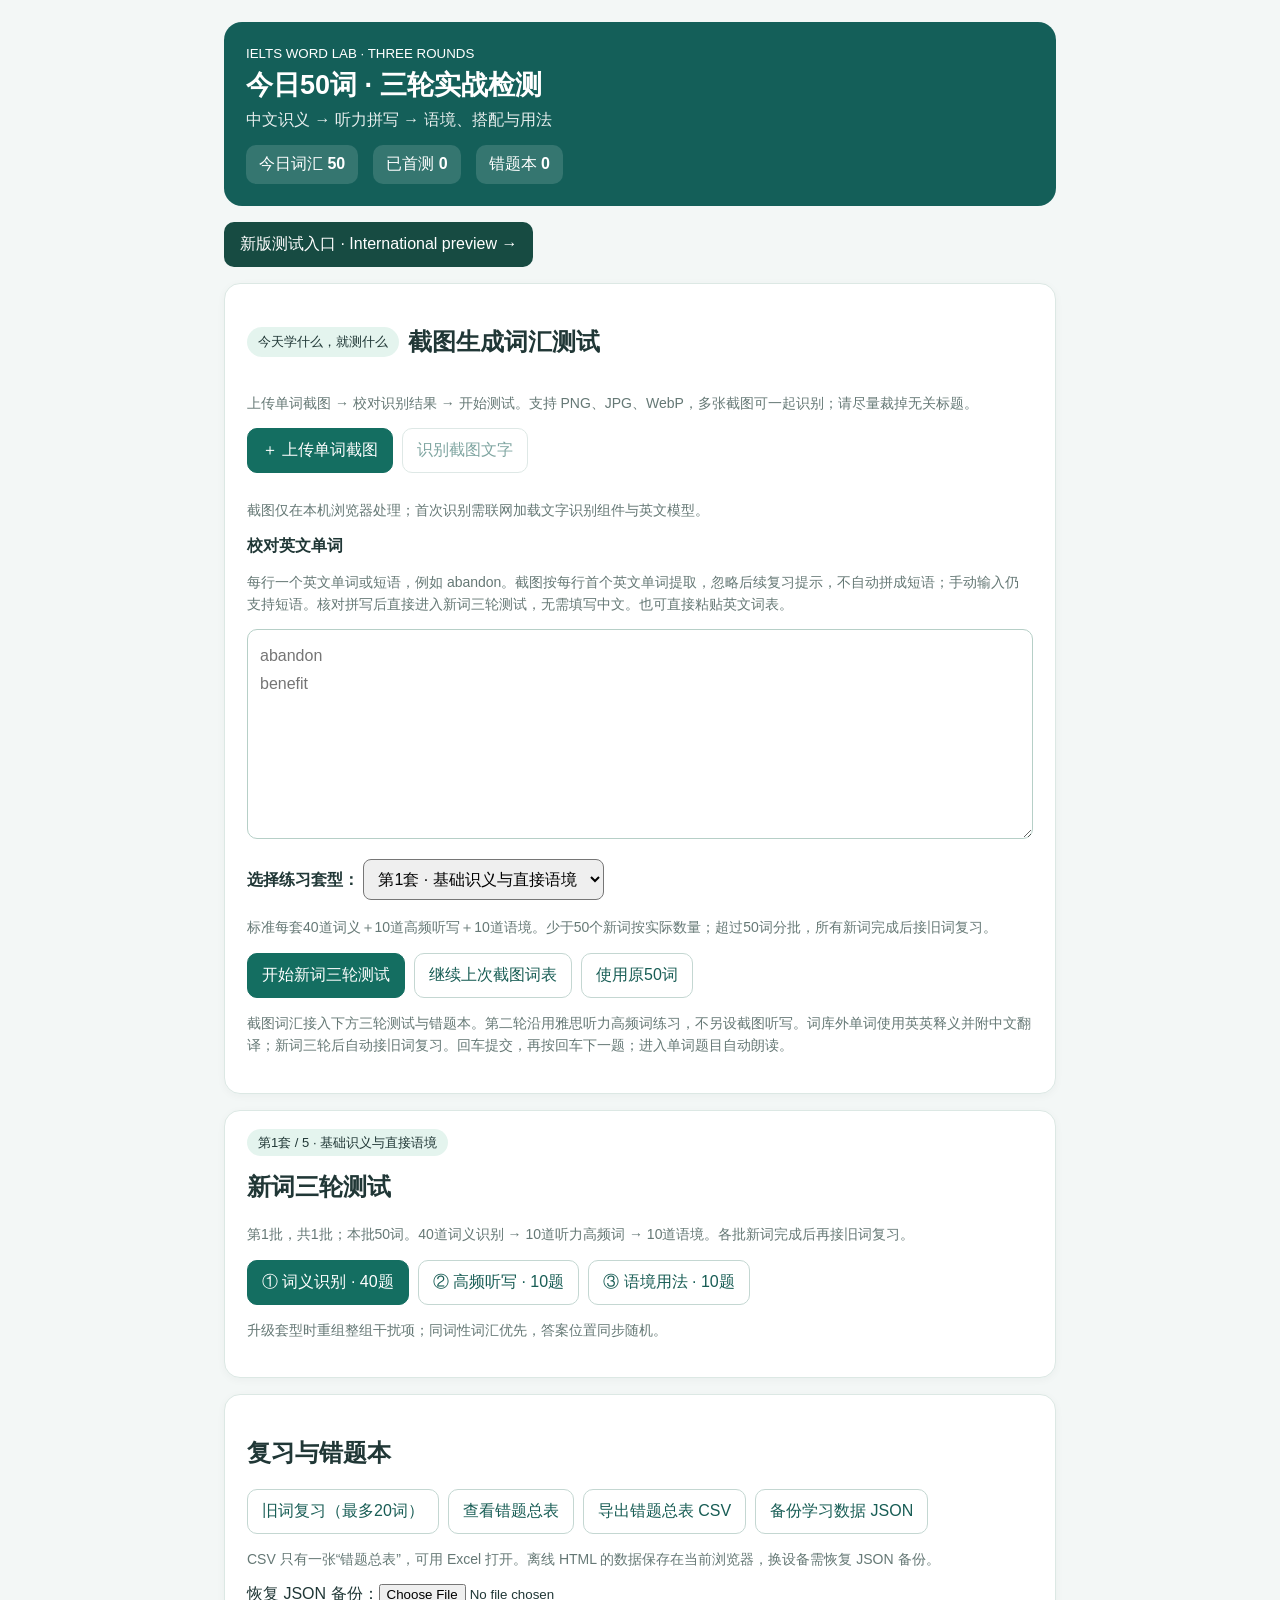
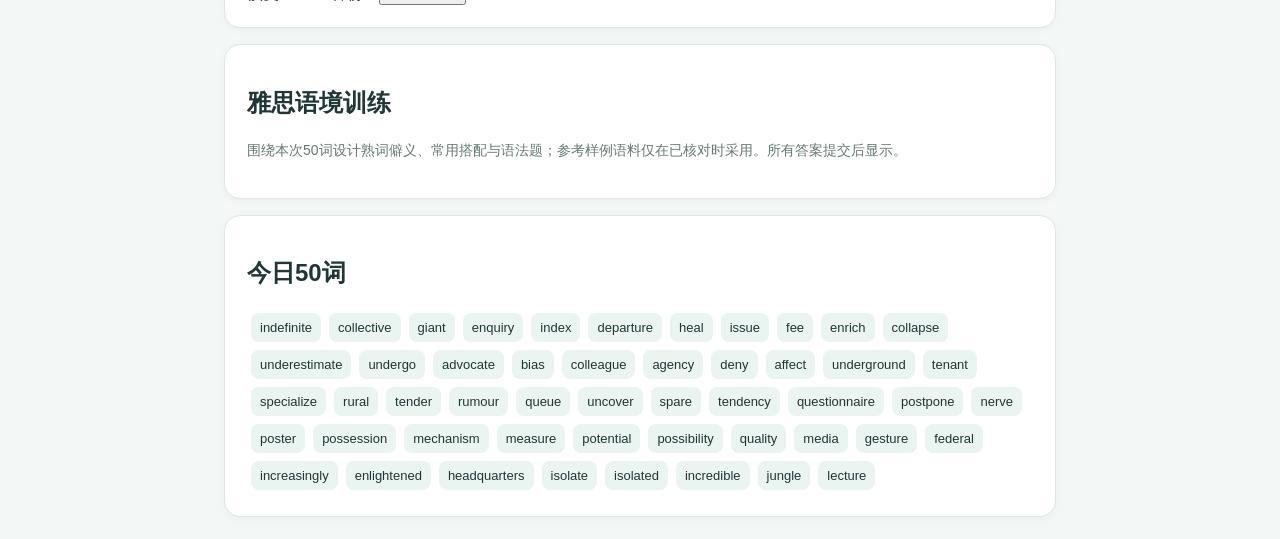
==== commit 0f9fd7f7: "Add international Word Lab pre-release with confirmed word-only import and recall practice" ====
--- a/index.html
+++ b/index.html
@@ -1,4 +1,4 @@
-<!doctype html><html lang="zh-CN"><head><meta charset="utf-8"><meta name="viewport" content="width=device-width,initial-scale=1"><title>IELTS Word Lab · 截图词汇测试</title><style>*{box-sizing:border-box}body{margin:0;background:#f3f7f6;color:#203736;font:16px Arial,"Microsoft YaHei",sans-serif}.wrap{max-width:860px;margin:22px auto;padding:0 14px}header{background:#145f59;color:white;border-radius:18px;padding:22px}h1{margin:5px 0;font-size:27px}header p{opacity:.9;margin:7px 0}.panel{background:white;border:1px solid #dce8e4;border-radius:16px;padding:22px;margin-top:16px;box-shadow:0 2px 8px #0b39340a}.muted{color:#657875;font-size:14px;line-height:1.6}.nav,.flex{display:flex;gap:9px;flex-wrap:wrap;align-items:center}button{font:inherit;border:1px solid #c4d7d2;border-radius:10px;padding:11px 14px;background:white;color:#185d55;cursor:pointer}button.primary{background:#146e61;color:white;border-color:#146e61}button:disabled{opacity:.55;cursor:default}button.opt{display:block;width:100%;text-align:left;margin:9px 0;line-height:1.5}button.opt.sel{background:#e1f2ee;border-color:#167969}.tag{display:inline-block;background:#eaf4f0;padding:7px 9px;border-radius:8px;margin:4px;font-size:13px}.bar{height:9px;background:#e5efeb;border-radius:9px;overflow:hidden;margin:16px 0}.bar>div{height:100%;background:#2b9984}.question{font-size:21px;line-height:1.6;font-weight:600}.feedback{background:#eff8f4;border-left:4px solid #2b9984;padding:13px;margin-top:12px;line-height:1.6}.bad{color:#a13939}.good{color:#177452}.hidden{display:none!important}input[type=text]{width:100%;max-width:480px;border:1px solid #b6cfc7;border-radius:9px;padding:13px;font:inherit}table{border-collapse:collapse;width:100%;font-size:13px}td,th{border:1px solid #d7e4df;padding:9px;text-align:left;vertical-align:top}th{background:#e7f2ee}.pill{background:#e4f4ee;padding:6px 11px;border-radius:20px;font-size:13px}.stat{display:flex;gap:15px;flex-wrap:wrap;margin-top:14px}.stat span{background:#ffffff24;padding:9px 13px;border-radius:10px}label.multi{display:block;padding:10px;margin:7px 0;border:1px solid #d6e4df;border-radius:9px}.hint{background:#fff8e7;border-radius:10px;padding:12px;font-size:14px}button.audio{padding:4px 9px;font-size:13px;margin:2px 5px;border-radius:20px}.vocab{display:inline-block;padding:4px 7px;margin:3px;background:#f0f7f5;border-radius:8px}.feedback p{margin:8px 0}.feedback .rowline{padding:5px 0;border-bottom:1px solid #dce9e5}</style></head><body><div class="wrap"><header><small>IELTS WORD LAB · THREE ROUNDS</small><h1>今日50词 · 三轮实战检测</h1><p>中文识义 → 听力拼写 → 语境、搭配与用法</p><div class="stat"><span>今日词汇 <b id="word-count">50</b></span><span>已首测 <b id="done">0</b></span><span>错题本 <b id="wrong">0</b></span></div></header><div id="shot-anchor"></div><main id="main"></main></div><script>const WORDS=[{"w": "indefinite", "zh": "无限期的；不明确的", "syn": "unlimited;unspecified"}, {"w": "collective", "zh": "集体的；共同的", "syn": "shared;joint"}, {"w": "giant", "zh": "巨大的；巨人", "syn": "enormous;huge"}, {"w": "enquiry", "zh": "询问；调查", "syn": "inquiry;investigation"}, {"w": "index", "zh": "索引；指数；指标", "syn": "indicator;measure"}, {"w": "departure", "zh": "离开；出发；偏离", "syn": "leaving;deviation"}, {"w": "heal", "zh": "治愈；愈合", "syn": "recover;restore"}, {"w": "issue", "zh": "问题；议题；发行；发布", "syn": "matter;problem"}, {"w": "fee", "zh": "费用；收费", "syn": "charge;payment"}, {"w": "enrich", "zh": "丰富；充实", "syn": "enhance;improve"}, {"w": "collapse", "zh": "倒塌；崩溃；骤降", "syn": "fall;breakdown"}, {"w": "underestimate", "zh": "低估", "syn": "undervalue;misjudge"}, {"w": "undergo", "zh": "经历；经受", "syn": "experience;go through"}, {"w": "advocate", "zh": "提倡；拥护；倡导者", "syn": "support;promote"}, {"w": "bias", "zh": "偏见；偏向", "syn": "prejudice;partiality"}, {"w": "colleague", "zh": "同事", "syn": "co-worker;workmate"}, {"w": "agency", "zh": "机构；代理处；作用", "syn": "organisation;body"}, {"w": "deny", "zh": "否认；拒绝给予", "syn": "reject;refuse"}, {"w": "affect", "zh": "影响；使感动", "syn": "influence;impact"}, {"w": "underground", "zh": "地下的；地铁；秘密的", "syn": "subterranean;metro"}, {"w": "tenant", "zh": "租户；承租人", "syn": "renter;occupant"}, {"w": "specialize", "zh": "专门研究；专攻", "syn": "focus;concentrate"}, {"w": "rural", "zh": "农村的；乡村的", "syn": "countryside;non-urban"}, {"w": "tender", "zh": "温柔的；嫩的；投标", "syn": "gentle;offer"}, {"w": "rumour", "zh": "传闻；谣言", "syn": "gossip;hearsay"}, {"w": "queue", "zh": "队列；排队", "syn": "line;wait in line"}, {"w": "uncover", "zh": "揭露；发现", "syn": "reveal;expose"}, {"w": "spare", "zh": "多余的；抽出；饶恕", "syn": "extra;available"}, {"w": "tendency", "zh": "倾向；趋势", "syn": "inclination;trend"}, {"w": "questionnaire", "zh": "调查问卷", "syn": "survey;form"}, {"w": "postpone", "zh": "推迟；延期", "syn": "delay;put off"}, {"w": "nerve", "zh": "神经；勇气", "syn": "courage;boldness"}, {"w": "poster", "zh": "海报；招贴画", "syn": "notice;placard"}, {"w": "possession", "zh": "拥有；财产；所有物", "syn": "ownership;belongings"}, {"w": "mechanism", "zh": "机制；机械装置", "syn": "process;system"}, {"w": "measure", "zh": "测量；措施；衡量", "syn": "assess;step"}, {"w": "potential", "zh": "潜力；潜在的", "syn": "possibility;capacity"}, {"w": "possibility", "zh": "可能性", "syn": "chance;likelihood"}, {"w": "quality", "zh": "质量；品质；特性", "syn": "standard;attribute"}, {"w": "media", "zh": "媒体；媒介", "syn": "press;communication channels"}, {"w": "gesture", "zh": "手势；姿态；表示", "syn": "movement;signal"}, {"w": "federal", "zh": "联邦的", "syn": "national;federated"}, {"w": "increasingly", "zh": "越来越多地", "syn": "progressively;more and more"}, {"w": "enlightened", "zh": "开明的；有见识的", "syn": "open-minded;informed"}, {"w": "headquarters", "zh": "总部；司令部", "syn": "head office;main office"}, {"w": "isolate", "zh": "隔离；孤立", "syn": "separate;segregate"}, {"w": "isolated", "zh": "孤立的；偏远的", "syn": "remote;separated"}, {"w": "incredible", "zh": "难以置信的；极好的", "syn": "unbelievable;extraordinary"}, {"w": "jungle", "zh": "丛林；密林", "syn": "rainforest;forest"}, {"w": "lecture", "zh": "讲座；授课；训斥", "syn": "talk;presentation"}];
+<!doctype html><html lang="zh-CN"><head><meta charset="utf-8"><meta name="viewport" content="width=device-width,initial-scale=1"><title>IELTS Word Lab · 截图词汇测试</title><style>*{box-sizing:border-box}body{margin:0;background:#f3f7f6;color:#203736;font:16px Arial,"Microsoft YaHei",sans-serif}.wrap{max-width:860px;margin:22px auto;padding:0 14px}header{background:#145f59;color:white;border-radius:18px;padding:22px}h1{margin:5px 0;font-size:27px}header p{opacity:.9;margin:7px 0}.panel{background:white;border:1px solid #dce8e4;border-radius:16px;padding:22px;margin-top:16px;box-shadow:0 2px 8px #0b39340a}.muted{color:#657875;font-size:14px;line-height:1.6}.nav,.flex{display:flex;gap:9px;flex-wrap:wrap;align-items:center}button{font:inherit;border:1px solid #c4d7d2;border-radius:10px;padding:11px 14px;background:white;color:#185d55;cursor:pointer}button.primary{background:#146e61;color:white;border-color:#146e61}button:disabled{opacity:.55;cursor:default}button.opt{display:block;width:100%;text-align:left;margin:9px 0;line-height:1.5}button.opt.sel{background:#e1f2ee;border-color:#167969}.tag{display:inline-block;background:#eaf4f0;padding:7px 9px;border-radius:8px;margin:4px;font-size:13px}.bar{height:9px;background:#e5efeb;border-radius:9px;overflow:hidden;margin:16px 0}.bar>div{height:100%;background:#2b9984}.question{font-size:21px;line-height:1.6;font-weight:600}.feedback{background:#eff8f4;border-left:4px solid #2b9984;padding:13px;margin-top:12px;line-height:1.6}.bad{color:#a13939}.good{color:#177452}.hidden{display:none!important}input[type=text]{width:100%;max-width:480px;border:1px solid #b6cfc7;border-radius:9px;padding:13px;font:inherit}table{border-collapse:collapse;width:100%;font-size:13px}td,th{border:1px solid #d7e4df;padding:9px;text-align:left;vertical-align:top}th{background:#e7f2ee}.pill{background:#e4f4ee;padding:6px 11px;border-radius:20px;font-size:13px}.stat{display:flex;gap:15px;flex-wrap:wrap;margin-top:14px}.stat span{background:#ffffff24;padding:9px 13px;border-radius:10px}label.multi{display:block;padding:10px;margin:7px 0;border:1px solid #d6e4df;border-radius:9px}.hint{background:#fff8e7;border-radius:10px;padding:12px;font-size:14px}button.audio{padding:4px 9px;font-size:13px;margin:2px 5px;border-radius:20px}.vocab{display:inline-block;padding:4px 7px;margin:3px;background:#f0f7f5;border-radius:8px}.feedback p{margin:8px 0}.feedback .rowline{padding:5px 0;border-bottom:1px solid #dce9e5}</style></head><body><div class="wrap"><header><small>IELTS WORD LAB · THREE ROUNDS</small><h1>今日50词 · 三轮实战检测</h1><p>中文识义 → 听力拼写 → 语境、搭配与用法</p><div class="stat"><span>今日词汇 <b id="word-count">50</b></span><span>已首测 <b id="done">0</b></span><span>错题本 <b id="wrong">0</b></span></div></header><p style="margin:16px 0"><a href="./next/" style="display:inline-block;background:#174b42;color:white;padding:12px 16px;border-radius:10px;text-decoration:none">新版测试入口 · International preview →</a></p><div id="shot-anchor"></div><main id="main"></main></div><script>const WORDS=[{"w": "indefinite", "zh": "无限期的；不明确的", "syn": "unlimited;unspecified"}, {"w": "collective", "zh": "集体的；共同的", "syn": "shared;joint"}, {"w": "giant", "zh": "巨大的；巨人", "syn": "enormous;huge"}, {"w": "enquiry", "zh": "询问；调查", "syn": "inquiry;investigation"}, {"w": "index", "zh": "索引；指数；指标", "syn": "indicator;measure"}, {"w": "departure", "zh": "离开；出发；偏离", "syn": "leaving;deviation"}, {"w": "heal", "zh": "治愈；愈合", "syn": "recover;restore"}, {"w": "issue", "zh": "问题；议题；发行；发布", "syn": "matter;problem"}, {"w": "fee", "zh": "费用；收费", "syn": "charge;payment"}, {"w": "enrich", "zh": "丰富；充实", "syn": "enhance;improve"}, {"w": "collapse", "zh": "倒塌；崩溃；骤降", "syn": "fall;breakdown"}, {"w": "underestimate", "zh": "低估", "syn": "undervalue;misjudge"}, {"w": "undergo", "zh": "经历；经受", "syn": "experience;go through"}, {"w": "advocate", "zh": "提倡；拥护；倡导者", "syn": "support;promote"}, {"w": "bias", "zh": "偏见；偏向", "syn": "prejudice;partiality"}, {"w": "colleague", "zh": "同事", "syn": "co-worker;workmate"}, {"w": "agency", "zh": "机构；代理处；作用", "syn": "organisation;body"}, {"w": "deny", "zh": "否认；拒绝给予", "syn": "reject;refuse"}, {"w": "affect", "zh": "影响；使感动", "syn": "influence;impact"}, {"w": "underground", "zh": "地下的；地铁；秘密的", "syn": "subterranean;metro"}, {"w": "tenant", "zh": "租户；承租人", "syn": "renter;occupant"}, {"w": "specialize", "zh": "专门研究；专攻", "syn": "focus;concentrate"}, {"w": "rural", "zh": "农村的；乡村的", "syn": "countryside;non-urban"}, {"w": "tender", "zh": "温柔的；嫩的；投标", "syn": "gentle;offer"}, {"w": "rumour", "zh": "传闻；谣言", "syn": "gossip;hearsay"}, {"w": "queue", "zh": "队列；排队", "syn": "line;wait in line"}, {"w": "uncover", "zh": "揭露；发现", "syn": "reveal;expose"}, {"w": "spare", "zh": "多余的；抽出；饶恕", "syn": "extra;available"}, {"w": "tendency", "zh": "倾向；趋势", "syn": "inclination;trend"}, {"w": "questionnaire", "zh": "调查问卷", "syn": "survey;form"}, {"w": "postpone", "zh": "推迟；延期", "syn": "delay;put off"}, {"w": "nerve", "zh": "神经；勇气", "syn": "courage;boldness"}, {"w": "poster", "zh": "海报；招贴画", "syn": "notice;placard"}, {"w": "possession", "zh": "拥有；财产；所有物", "syn": "ownership;belongings"}, {"w": "mechanism", "zh": "机制；机械装置", "syn": "process;system"}, {"w": "measure", "zh": "测量；措施；衡量", "syn": "assess;step"}, {"w": "potential", "zh": "潜力；潜在的", "syn": "possibility;capacity"}, {"w": "possibility", "zh": "可能性", "syn": "chance;likelihood"}, {"w": "quality", "zh": "质量；品质；特性", "syn": "standard;attribute"}, {"w": "media", "zh": "媒体；媒介", "syn": "press;communication channels"}, {"w": "gesture", "zh": "手势；姿态；表示", "syn": "movement;signal"}, {"w": "federal", "zh": "联邦的", "syn": "national;federated"}, {"w": "increasingly", "zh": "越来越多地", "syn": "progressively;more and more"}, {"w": "enlightened", "zh": "开明的；有见识的", "syn": "open-minded;informed"}, {"w": "headquarters", "zh": "总部；司令部", "syn": "head office;main office"}, {"w": "isolate", "zh": "隔离；孤立", "syn": "separate;segregate"}, {"w": "isolated", "zh": "孤立的；偏远的", "syn": "remote;separated"}, {"w": "incredible", "zh": "难以置信的；极好的", "syn": "unbelievable;extraordinary"}, {"w": "jungle", "zh": "丛林；密林", "syn": "rainforest;forest"}, {"w": "lecture", "zh": "讲座；授课；训斥", "syn": "talk;presentation"}];
 
 
 const LISTEN=["enquiry", "questionnaire", "queue", "colleague", "headquarters", "rural", "tenant", "lecture", "departure", "gesture"];
@@ -41,7 +41,7 @@
 function stats(){$('done').textContent=WORDS.filter(x=>db.attempts[x.w]).length;$('wrong').textContent=Object.keys(db.errors).length}
 function opts(q){if(q.type==='spell')return `<button onclick="speak('${q.w}')">▶ 播放英式发音</button><p class="muted">可反复点读；每次点击会立即中断前一次发音并重新播放（语音为设备合成发音）</p><input type="text" id="spell" autocomplete="off" spellcheck="false" placeholder="Type the word you hear · Enter 提交">`;if(q.type==='multi')return q.opts.map((x,i)=>`<label class="multi"><input type="checkbox" name="multi" value="${i}"> ${esc(x)}</label>`).join('');let o=q.type==='tf'?['True','False']:q.opts;return o.map((x,i)=>`<button class="opt" id="opt${i}" onclick="choose(${i})">${String.fromCharCode(65+i)}. ${esc(x)}</button>`).join('')}
 function choices(w){let x=WORDS.find(v=>v.w===w),others=WORDS.filter(v=>v.w!==w&&v.zh!==x.zh);let salt=WORDS.indexOf(x);let distract=[others[(salt+7)%others.length],others[(salt+19)%others.length],others[(salt+31)%others.length]].map(z=>z.zh);let a=[x.zh,...distract];return {opts:a.sort((a,b)=>((a.length*7+salt)%11)-((b.length*7+salt)%11)),answer:x.zh}}
-function makeMeaning(w,variant=0){let x=WORDS.find(v=>v.w===w);if(x?.dictionary)return batchMeaning(x);let o=choices(w);if(variant){let syn=x.syn.split(';')[0];return {w,type:'single',q:`Which word is closest in meaning to “${syn}”?`,opts:[w,...WORDS.filter(v=>v.w!==w).slice(0,3).map(v=>v.w)],a:0,ex:`“${w}” can mean ${x.zh}.`,label:'变式复测'}}let rare=RARE_SENSES[w];if(rare){let other=WORDS.filter(v=>v.w!==w&&!v.zh.includes(rare.meaning)).slice(0,3).map(v=>v.zh);let opts=[rare.meaning,...other];let shift=(WORDS.findIndex(v=>v.w===w)%4);opts=[...opts.slice(shift),...opts.slice(0,shift)];return {w,type:'single',q:rare.stem,opts,a:opts.indexOf(rare.meaning),ex:rare.note,label:'第一轮 · 中文识义 · 熟词僻义',rare:true}}return {w,type:'single',q:`${w} 的中文意思是？`,opts:o.opts,a:o.opts.indexOf(o.answer),ex:`“${w}” means ${x.zh}.`,label:'第一轮 · 中文识义'}}
+function makeMeaning(w,variant=0){let x=WORDS.find(v=>v.w===w);if(x?.dictionary)return batchMeaning(x);let o=choices(w);if(variant){let syn=x.syn.split(';')[0],options=renewedOptions(w,chooseAlternativeWords(x,true).map(v=>v.w),'review:'+w);return {w,type:'single',q:`Which word is closest in meaning to “${syn}”?`,opts:options,a:options.indexOf(w),ex:`“${w}” can mean ${x.zh}.`,label:'变式复测'}}let rare=RARE_SENSES[w];if(rare){let other=WORDS.filter(v=>v.w!==w&&!v.zh.includes(rare.meaning)).slice(0,3).map(v=>v.zh);let opts=[rare.meaning,...other];let shift=(WORDS.findIndex(v=>v.w===w)%4);opts=[...opts.slice(shift),...opts.slice(0,shift)];return {w,type:'single',q:rare.stem,opts,a:opts.indexOf(rare.meaning),ex:rare.note,label:'第一轮 · 中文识义 · 熟词僻义',rare:true}}return {w,type:'single',q:`${w} 的中文意思是？`,opts:o.opts,a:o.opts.indexOf(o.answer),ex:`“${w}” means ${x.zh}.`,label:'第一轮 · 中文识义'}}
 function build(s){stage=s;idx=0;results=[];if(s===1)quiz=BASE_WORDS.filter(x=>!LISTEN.includes(x.w)).map(x=>makeMeaning(x.w));if(s===2)quiz=LISTEN.map(w=>({w,type:'spell',q:'Listen and write the word.',a:w,ex:`The correct spelling is “${w}”.`,label:'第二轮 · 听力拼写'}));if(s===3)quiz=CONTEXT.map(x=>({...x,label:'第三轮 · 语境与用法'}));if(s===4){let due=Object.values(db.errors).filter(e=>(e.pending||0)>0||!e.next||e.next<=today()).sort((a,b)=>(b.misses||0)-(a.misses||0)).slice(0,15).map(e=>e.word);let other=WORDS.filter(x=>db.attempts[x.w]&&!db.errors[x.w]&&x.syn).slice(0,5).map(x=>x.w);let chosenWords=[...new Set([...due,...other])].slice(0,20);if(!chosenWords.length){$('main').innerHTML='<section class="panel"><h2>暂无旧词任务</h2><p>先完成新词测试。旧词不强行凑满20个。</p></section>';return}quiz=chosenWords.map(w=>{let e=db.errors[w];return e?.pending?makeMeaning(w,1):makeMeaning(w,0)})}render()}
 function choose(i){if(locked)return;chosen=i;document.querySelectorAll('.opt').forEach((b,j)=>b.classList.toggle('sel',i===j))}
 
@@ -86,7 +86,7 @@
  },65);
 }
 
-function render(){let q=quiz[idx];if(!q){finish();return}chosen=null;locked=false;let label=q.label||'复习';$('main').innerHTML=`<section class="panel"><div class="flex"><span class="pill">${esc(label)}</span><b>${idx+1} / ${quiz.length}</b></div><div class="bar"><div style="width:${idx/quiz.length*100}%"></div></div><p class="question">${esc(q.q)}</p>${opts(q)}<div id="feedback"></div><div class="flex"><button class="primary" id="submit" onclick="submit()">提交答案</button><button class="primary hidden" id="next" onclick="idx++;render()">下一题 →</button></div></section>`}
+function render(){let q=quiz[idx];if(!q){finish();return}chosen=null;locked=false;let label=q.label||'复习';$('main').innerHTML=`<section class="panel"><div class="flex"><span class="pill">${esc(label)}</span><b>${idx+1} / ${quiz.length}</b></div><div class="bar"><div style="width:${idx/quiz.length*100}%"></div></div><p class="question">${esc(q.q)}</p>${q.type!=='spell'&&!q.deferPronunciation&&!q.q.includes('______')?audioButton(q.w):''}${opts(q)}<div id="feedback"></div><div class="flex"><button class="primary" id="submit" onclick="submit()">提交答案</button><button class="primary hidden" id="next" onclick="idx++;render()">下一题 →</button></div></section>`}
 function submit(){if(locked)return;let q=quiz[idx],given;if(q.type==='spell'){given=($('spell').value||'').trim();if(!given)return alert('请先输入单词')}else if(q.type==='multi'){given=[...document.querySelectorAll('input[name=multi]:checked')].map(x=>Number(x.value));if(!given.length)return alert('请先选择答案')}else{if(chosen===null)return alert('请先选择答案');given=chosen}
 let ok=q.type==='spell'?given.toLowerCase()===q.a.toLowerCase():q.type==='multi'?JSON.stringify([...given].sort((a,b)=>a-b))===JSON.stringify([...q.a].sort((a,b)=>a-b)):q.type==='tf'?given===(q.a?0:1):given===q.a;
 let correct=q.type==='spell'?q.a:q.type==='multi'?q.a.map(i=>q.opts[i]).join('；'):(q.type==='tf'?(q.a?'True':'False'):q.opts[q.a]);let submitted=q.type==='spell'?given:q.type==='multi'?given.map(i=>q.opts[i]).join('；'):(q.type==='tf'?['True','False'][given]:q.opts[given]);
@@ -435,6 +435,61 @@
 ['jungle','They cut a path through the dense tropical jungle.','他们在茂密的热带丛林中开出了一条路。','丛林'],
 ['lecture','Students attended a lecture on climate science given by a visiting professor.','学生们听了一场由来访教授讲授的气候科学讲座。','讲座']
 ];
+
+const SEMANTIC_DISTRACTORS={
+ indefinite:['有明确截止日期的','短期且期限已定的','定期发生的','连续不断的','暂时停止的','已经结束的'],
+ collective:['个人独自的','相互竞争的','各自分散的','由个人负责的','只限单个成员的','彼此独立的'],
+ giant:['微型的','普通规模的','细长的','中等大小的','轻便的','数量众多但个体很小的'],
+ enquiry:['正式答复','投诉的处理结果','官方批准','预先预约','发出的通知','已核实的结论'],
+ index:['价格总额','某件商品的价格','调查样本数量','单次购买额','价格上限','原始发票'],
+ departure:['到达','中途停靠','转车','抵达终点','取消行程','停留'],
+ heal:['受伤','感染','恶化','发炎','撕裂','造成伤口'],
+ issue:['撤回','审阅但尚未发行','仅修订内容','停止发行','回收销毁','拒绝批准'],
+ fee:['退款','补贴','罚款','可退押金','赔偿金','捐款'],
+ enrich:['限制','简化','曲解','削弱','缩小范围','使贫乏'],
+ collapse:['修缮','倾斜但未倒塌','扩建','保持稳固','重新开放','加固'],
+ underestimate:['高估','准确估计','完全不作估计','夸大','过高计算','给予过多权重'],
+ undergo:['实施并主导','拒绝接受','取消','监督别人进行','提出建议','推迟接受'],
+ advocate:['反对','仅负责执行','质疑','阻止','保持中立','撤回支持'],
+ bias:['客观证据','随机误差','准确度','调查结论','统计样本','中立态度'],
+ colleague:['下属','顾客','竞争对手','雇主','招聘者','业务客户'],
+ agency:['一项规章','一项倡议','单个政府工作人员','政策结果','个人授权书','一段任期'],
+ deny:['承认','证实','承诺','公开赞同','坦白','提供证据确认'],
+ affect:['取代','反映','依赖','描述','模仿','等同于'],
+ underground:['地表上','水下','山顶上','地面以上','露天','高空中'],
+ tenant:['房东','房产经纪人','购房者','土地所有者','物业管理者','房屋出售者'],
+ specialize:['广泛涉猎而不专攻','退出研究','暂时关注','改行离开','完全忽略','停止训练'],
+ rural:['都市的','工业区的','市中心的','高度城市化的','大都会的','中央商务区的'],
+ tender:['已签订的合同','付款发票','招标公告','工程验收书','施工许可证','中标结果'],
+ rumour:['官方通告','已经确证的事实','书面承诺','调查结论','公开决议','有证据的确认'],
+ queue:['预约名单','无序人群','服务团队','已经购票的人','轮班安排','工作人员名册'],
+ uncover:['掩盖','猜测而未揭示','使再次发生','预先安排','忽略不查','伪造证据'],
+ spare:['浪费掉','占用别人的时间','省去所需时间','拖延','错过','耗尽'],
+ tendency:['强制规则','最终结果','直接原因','唯一例外','确定事实','正式义务'],
+ questionnaire:['研究报告','普查结果','调查员','访谈结论','参考文献','考试成绩单'],
+ postpone:['取消不再举办','提前举行','按原时间举行','缩短活动时长','恢复已取消的活动','立即开始'],
+ nerve:['神经组织','焦虑不安','耐心','礼貌','愤怒','确定性'],
+ poster:['门票','邀请函','日程表','节目单','报名表','广告费账单'],
+ possession:['法律上的所有权证明','购买行为','借出行为','生产过程','公开展出','出售所得'],
+ mechanism:['表面现象','最终结果','尚待验证的假说','研究样本','外观形状','观察者的猜测'],
+ measure:['采取措施','估算而不实际测量','调整长度','比较颜色','提出建议','修理'],
+ potential:['已经取得的成就','现实障碍','明确保证','最终决定','现有职位','既定结果'],
+ possibility:['必然性','确定性','证据','现有事实','正式许可','已经发生的结果'],
+ quality:['数量','价格','产量','库存量','销售额','包装尺寸'],
+ media:['观众','广告商','新闻内容本身','选民','受访者','投票结果'],
+ gesture:['书面声明','正式协议','说出口的问候语','口头承诺','书面邀请','签署的合同'],
+ federal:['市级的','地方单一行政区的','跨国的','私营的','社区层面的','省内的'],
+ increasingly:['偶尔地','仍然不变地','略微地','越来越少地','突然一次性地','始终同样地'],
+ enlightened:['守旧的','强制权威式的','无知的','排斥新思想的','僵化不变的','迷信的'],
+ headquarters:['分支机构','生产车间','普通地方办事处','零售门店','仓库','临时接待处'],
+ isolate:['治疗但不隔离','仅做检测','接种疫苗','允许继续接触他人','解除隔离','转诊但不隔离'],
+ isolated:['交通便利的','人口稠密的','紧邻市中心的','四通八达的','城市核心区的','与外界联系密切的'],
+ incredible:['十分常见的','可以预料的','微不足道的','平淡无奇的','普遍发生的','理所当然的'],
+ jungle:['稀树草原','温带草地','人工果园','沙漠','农田','高山荒原'],
+ lecture:['学生共同讨论的研讨课','实际操作课','私下训斥','考试','实验操作','个人辅导'],
+ bind:['松开；解开','分离；拆散','装饰表面','撕开','使散落','移除连接']
+};
+
 const TEACHING_MAP=new Map(TEACHING_CONTEXT.map(([w,sentence,translation,sense])=>[w,{sentence,translation,sense}]));
 function shuffled(values){return values.map(x=>({x,r:Math.random()})).sort((a,b)=>a.r-b.r).map(x=>x.x)}
 function practicePage(){
@@ -492,7 +547,7 @@
  if(!source)return {...batchUsage(item),label:'第三轮 · 词性辨析（暂无例句）'};
  const sentence=source.sentence,meaning=source.sense;
  const others=chooseAlternativeWords(item,practiceSet>=3);
- const otherMeanings=others.map(x=>x.cnDefinition||x.zh);
+ const otherMeanings=(SEMANTIC_DISTRACTORS[item.w]||others.map(x=>x.cnDefinition||x.zh));
  const shape=practiceSet===5?(index<2?'tf':index===2?'multi':index%2?'sense':'gap'):practiceSet===2?'sense':practiceSet===4?'sentence':'gap';
  if(shape==='tf'){
  const yes=Math.random()>.5,wrong=renewedOptions(meaning,otherMeanings,'tf:'+item.w).find(x=>x!==meaning)||'未说明的其他意思';
@@ -529,7 +584,7 @@
 };
 const homeBeforeSets=home;
 home=function(){
- homeBeforeSets();
+ stopPronunciation();homeBeforeSets();
  const main=$('main');
  if(!screenshotBatch){
  // Replace the legacy launch panel while preserving review/backup controls.
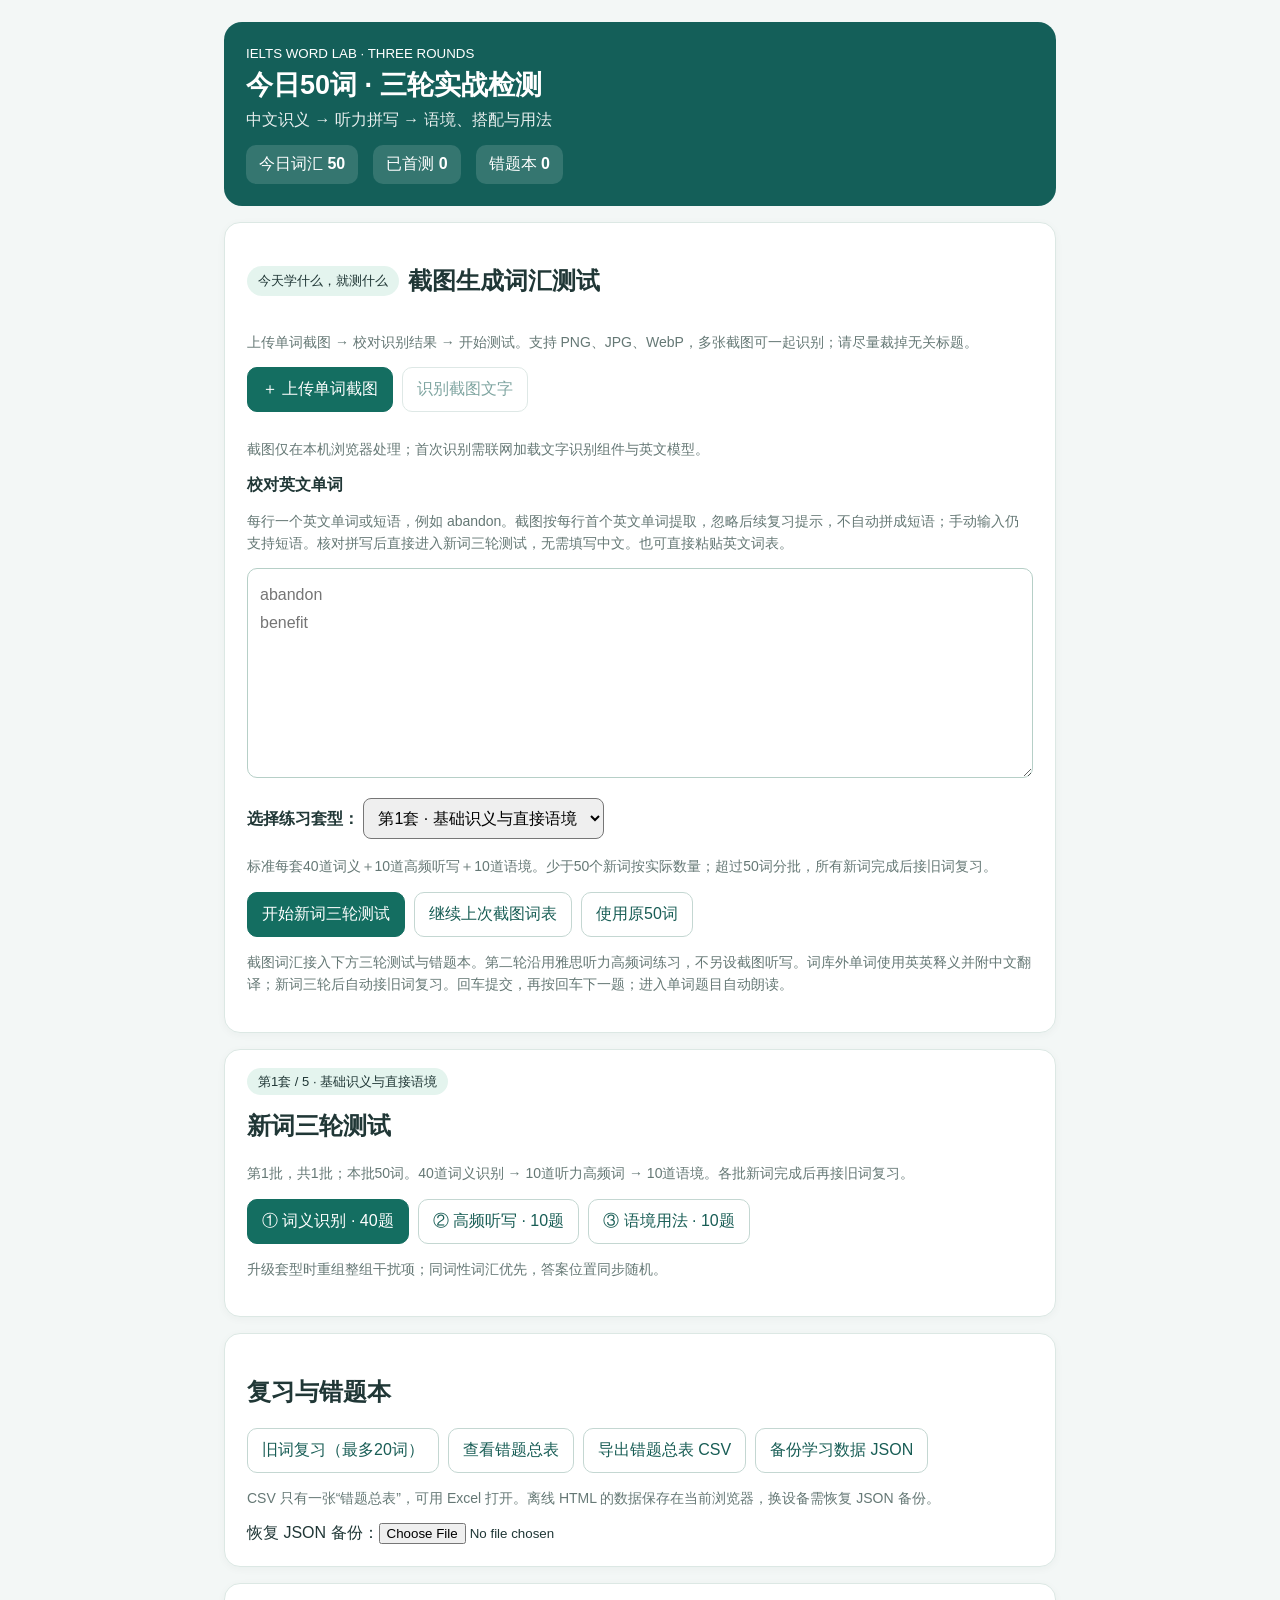
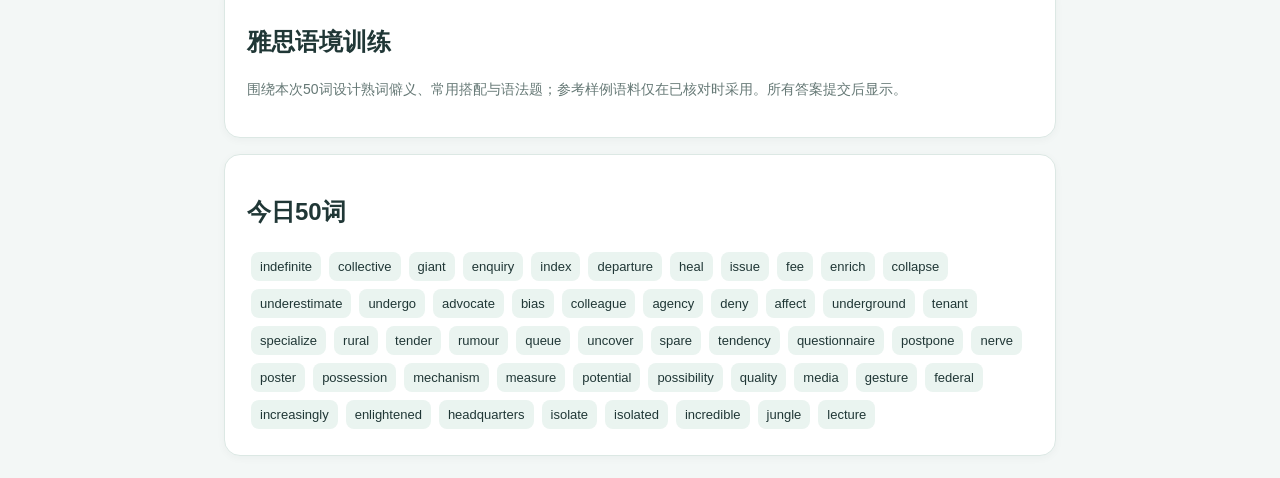
==== commit c93bdcca: "Keep original Word Lab interface and refine screenshot headword extraction only" ====
--- a/index.html
+++ b/index.html
@@ -1,4 +1,4 @@
-<!doctype html><html lang="zh-CN"><head><meta charset="utf-8"><meta name="viewport" content="width=device-width,initial-scale=1"><title>IELTS Word Lab · 截图词汇测试</title><style>*{box-sizing:border-box}body{margin:0;background:#f3f7f6;color:#203736;font:16px Arial,"Microsoft YaHei",sans-serif}.wrap{max-width:860px;margin:22px auto;padding:0 14px}header{background:#145f59;color:white;border-radius:18px;padding:22px}h1{margin:5px 0;font-size:27px}header p{opacity:.9;margin:7px 0}.panel{background:white;border:1px solid #dce8e4;border-radius:16px;padding:22px;margin-top:16px;box-shadow:0 2px 8px #0b39340a}.muted{color:#657875;font-size:14px;line-height:1.6}.nav,.flex{display:flex;gap:9px;flex-wrap:wrap;align-items:center}button{font:inherit;border:1px solid #c4d7d2;border-radius:10px;padding:11px 14px;background:white;color:#185d55;cursor:pointer}button.primary{background:#146e61;color:white;border-color:#146e61}button:disabled{opacity:.55;cursor:default}button.opt{display:block;width:100%;text-align:left;margin:9px 0;line-height:1.5}button.opt.sel{background:#e1f2ee;border-color:#167969}.tag{display:inline-block;background:#eaf4f0;padding:7px 9px;border-radius:8px;margin:4px;font-size:13px}.bar{height:9px;background:#e5efeb;border-radius:9px;overflow:hidden;margin:16px 0}.bar>div{height:100%;background:#2b9984}.question{font-size:21px;line-height:1.6;font-weight:600}.feedback{background:#eff8f4;border-left:4px solid #2b9984;padding:13px;margin-top:12px;line-height:1.6}.bad{color:#a13939}.good{color:#177452}.hidden{display:none!important}input[type=text]{width:100%;max-width:480px;border:1px solid #b6cfc7;border-radius:9px;padding:13px;font:inherit}table{border-collapse:collapse;width:100%;font-size:13px}td,th{border:1px solid #d7e4df;padding:9px;text-align:left;vertical-align:top}th{background:#e7f2ee}.pill{background:#e4f4ee;padding:6px 11px;border-radius:20px;font-size:13px}.stat{display:flex;gap:15px;flex-wrap:wrap;margin-top:14px}.stat span{background:#ffffff24;padding:9px 13px;border-radius:10px}label.multi{display:block;padding:10px;margin:7px 0;border:1px solid #d6e4df;border-radius:9px}.hint{background:#fff8e7;border-radius:10px;padding:12px;font-size:14px}button.audio{padding:4px 9px;font-size:13px;margin:2px 5px;border-radius:20px}.vocab{display:inline-block;padding:4px 7px;margin:3px;background:#f0f7f5;border-radius:8px}.feedback p{margin:8px 0}.feedback .rowline{padding:5px 0;border-bottom:1px solid #dce9e5}</style></head><body><div class="wrap"><header><small>IELTS WORD LAB · THREE ROUNDS</small><h1>今日50词 · 三轮实战检测</h1><p>中文识义 → 听力拼写 → 语境、搭配与用法</p><div class="stat"><span>今日词汇 <b id="word-count">50</b></span><span>已首测 <b id="done">0</b></span><span>错题本 <b id="wrong">0</b></span></div></header><p style="margin:16px 0"><a href="./next/" style="display:inline-block;background:#174b42;color:white;padding:12px 16px;border-radius:10px;text-decoration:none">新版测试入口 · International preview →</a></p><div id="shot-anchor"></div><main id="main"></main></div><script>const WORDS=[{"w": "indefinite", "zh": "无限期的；不明确的", "syn": "unlimited;unspecified"}, {"w": "collective", "zh": "集体的；共同的", "syn": "shared;joint"}, {"w": "giant", "zh": "巨大的；巨人", "syn": "enormous;huge"}, {"w": "enquiry", "zh": "询问；调查", "syn": "inquiry;investigation"}, {"w": "index", "zh": "索引；指数；指标", "syn": "indicator;measure"}, {"w": "departure", "zh": "离开；出发；偏离", "syn": "leaving;deviation"}, {"w": "heal", "zh": "治愈；愈合", "syn": "recover;restore"}, {"w": "issue", "zh": "问题；议题；发行；发布", "syn": "matter;problem"}, {"w": "fee", "zh": "费用；收费", "syn": "charge;payment"}, {"w": "enrich", "zh": "丰富；充实", "syn": "enhance;improve"}, {"w": "collapse", "zh": "倒塌；崩溃；骤降", "syn": "fall;breakdown"}, {"w": "underestimate", "zh": "低估", "syn": "undervalue;misjudge"}, {"w": "undergo", "zh": "经历；经受", "syn": "experience;go through"}, {"w": "advocate", "zh": "提倡；拥护；倡导者", "syn": "support;promote"}, {"w": "bias", "zh": "偏见；偏向", "syn": "prejudice;partiality"}, {"w": "colleague", "zh": "同事", "syn": "co-worker;workmate"}, {"w": "agency", "zh": "机构；代理处；作用", "syn": "organisation;body"}, {"w": "deny", "zh": "否认；拒绝给予", "syn": "reject;refuse"}, {"w": "affect", "zh": "影响；使感动", "syn": "influence;impact"}, {"w": "underground", "zh": "地下的；地铁；秘密的", "syn": "subterranean;metro"}, {"w": "tenant", "zh": "租户；承租人", "syn": "renter;occupant"}, {"w": "specialize", "zh": "专门研究；专攻", "syn": "focus;concentrate"}, {"w": "rural", "zh": "农村的；乡村的", "syn": "countryside;non-urban"}, {"w": "tender", "zh": "温柔的；嫩的；投标", "syn": "gentle;offer"}, {"w": "rumour", "zh": "传闻；谣言", "syn": "gossip;hearsay"}, {"w": "queue", "zh": "队列；排队", "syn": "line;wait in line"}, {"w": "uncover", "zh": "揭露；发现", "syn": "reveal;expose"}, {"w": "spare", "zh": "多余的；抽出；饶恕", "syn": "extra;available"}, {"w": "tendency", "zh": "倾向；趋势", "syn": "inclination;trend"}, {"w": "questionnaire", "zh": "调查问卷", "syn": "survey;form"}, {"w": "postpone", "zh": "推迟；延期", "syn": "delay;put off"}, {"w": "nerve", "zh": "神经；勇气", "syn": "courage;boldness"}, {"w": "poster", "zh": "海报；招贴画", "syn": "notice;placard"}, {"w": "possession", "zh": "拥有；财产；所有物", "syn": "ownership;belongings"}, {"w": "mechanism", "zh": "机制；机械装置", "syn": "process;system"}, {"w": "measure", "zh": "测量；措施；衡量", "syn": "assess;step"}, {"w": "potential", "zh": "潜力；潜在的", "syn": "possibility;capacity"}, {"w": "possibility", "zh": "可能性", "syn": "chance;likelihood"}, {"w": "quality", "zh": "质量；品质；特性", "syn": "standard;attribute"}, {"w": "media", "zh": "媒体；媒介", "syn": "press;communication channels"}, {"w": "gesture", "zh": "手势；姿态；表示", "syn": "movement;signal"}, {"w": "federal", "zh": "联邦的", "syn": "national;federated"}, {"w": "increasingly", "zh": "越来越多地", "syn": "progressively;more and more"}, {"w": "enlightened", "zh": "开明的；有见识的", "syn": "open-minded;informed"}, {"w": "headquarters", "zh": "总部；司令部", "syn": "head office;main office"}, {"w": "isolate", "zh": "隔离；孤立", "syn": "separate;segregate"}, {"w": "isolated", "zh": "孤立的；偏远的", "syn": "remote;separated"}, {"w": "incredible", "zh": "难以置信的；极好的", "syn": "unbelievable;extraordinary"}, {"w": "jungle", "zh": "丛林；密林", "syn": "rainforest;forest"}, {"w": "lecture", "zh": "讲座；授课；训斥", "syn": "talk;presentation"}];
+<!doctype html><html lang="zh-CN"><head><meta charset="utf-8"><meta name="viewport" content="width=device-width,initial-scale=1"><title>IELTS Word Lab · 截图词汇测试</title><style>*{box-sizing:border-box}body{margin:0;background:#f3f7f6;color:#203736;font:16px Arial,"Microsoft YaHei",sans-serif}.wrap{max-width:860px;margin:22px auto;padding:0 14px}header{background:#145f59;color:white;border-radius:18px;padding:22px}h1{margin:5px 0;font-size:27px}header p{opacity:.9;margin:7px 0}.panel{background:white;border:1px solid #dce8e4;border-radius:16px;padding:22px;margin-top:16px;box-shadow:0 2px 8px #0b39340a}.muted{color:#657875;font-size:14px;line-height:1.6}.nav,.flex{display:flex;gap:9px;flex-wrap:wrap;align-items:center}button{font:inherit;border:1px solid #c4d7d2;border-radius:10px;padding:11px 14px;background:white;color:#185d55;cursor:pointer}button.primary{background:#146e61;color:white;border-color:#146e61}button:disabled{opacity:.55;cursor:default}button.opt{display:block;width:100%;text-align:left;margin:9px 0;line-height:1.5}button.opt.sel{background:#e1f2ee;border-color:#167969}.tag{display:inline-block;background:#eaf4f0;padding:7px 9px;border-radius:8px;margin:4px;font-size:13px}.bar{height:9px;background:#e5efeb;border-radius:9px;overflow:hidden;margin:16px 0}.bar>div{height:100%;background:#2b9984}.question{font-size:21px;line-height:1.6;font-weight:600}.feedback{background:#eff8f4;border-left:4px solid #2b9984;padding:13px;margin-top:12px;line-height:1.6}.bad{color:#a13939}.good{color:#177452}.hidden{display:none!important}input[type=text]{width:100%;max-width:480px;border:1px solid #b6cfc7;border-radius:9px;padding:13px;font:inherit}table{border-collapse:collapse;width:100%;font-size:13px}td,th{border:1px solid #d7e4df;padding:9px;text-align:left;vertical-align:top}th{background:#e7f2ee}.pill{background:#e4f4ee;padding:6px 11px;border-radius:20px;font-size:13px}.stat{display:flex;gap:15px;flex-wrap:wrap;margin-top:14px}.stat span{background:#ffffff24;padding:9px 13px;border-radius:10px}label.multi{display:block;padding:10px;margin:7px 0;border:1px solid #d6e4df;border-radius:9px}.hint{background:#fff8e7;border-radius:10px;padding:12px;font-size:14px}button.audio{padding:4px 9px;font-size:13px;margin:2px 5px;border-radius:20px}.vocab{display:inline-block;padding:4px 7px;margin:3px;background:#f0f7f5;border-radius:8px}.feedback p{margin:8px 0}.feedback .rowline{padding:5px 0;border-bottom:1px solid #dce9e5}</style></head><body><div class="wrap"><header><small>IELTS WORD LAB · THREE ROUNDS</small><h1>今日50词 · 三轮实战检测</h1><p>中文识义 → 听力拼写 → 语境、搭配与用法</p><div class="stat"><span>今日词汇 <b id="word-count">50</b></span><span>已首测 <b id="done">0</b></span><span>错题本 <b id="wrong">0</b></span></div></header><div id="shot-anchor"></div><main id="main"></main></div><script>const WORDS=[{"w": "indefinite", "zh": "无限期的；不明确的", "syn": "unlimited;unspecified"}, {"w": "collective", "zh": "集体的；共同的", "syn": "shared;joint"}, {"w": "giant", "zh": "巨大的；巨人", "syn": "enormous;huge"}, {"w": "enquiry", "zh": "询问；调查", "syn": "inquiry;investigation"}, {"w": "index", "zh": "索引；指数；指标", "syn": "indicator;measure"}, {"w": "departure", "zh": "离开；出发；偏离", "syn": "leaving;deviation"}, {"w": "heal", "zh": "治愈；愈合", "syn": "recover;restore"}, {"w": "issue", "zh": "问题；议题；发行；发布", "syn": "matter;problem"}, {"w": "fee", "zh": "费用；收费", "syn": "charge;payment"}, {"w": "enrich", "zh": "丰富；充实", "syn": "enhance;improve"}, {"w": "collapse", "zh": "倒塌；崩溃；骤降", "syn": "fall;breakdown"}, {"w": "underestimate", "zh": "低估", "syn": "undervalue;misjudge"}, {"w": "undergo", "zh": "经历；经受", "syn": "experience;go through"}, {"w": "advocate", "zh": "提倡；拥护；倡导者", "syn": "support;promote"}, {"w": "bias", "zh": "偏见；偏向", "syn": "prejudice;partiality"}, {"w": "colleague", "zh": "同事", "syn": "co-worker;workmate"}, {"w": "agency", "zh": "机构；代理处；作用", "syn": "organisation;body"}, {"w": "deny", "zh": "否认；拒绝给予", "syn": "reject;refuse"}, {"w": "affect", "zh": "影响；使感动", "syn": "influence;impact"}, {"w": "underground", "zh": "地下的；地铁；秘密的", "syn": "subterranean;metro"}, {"w": "tenant", "zh": "租户；承租人", "syn": "renter;occupant"}, {"w": "specialize", "zh": "专门研究；专攻", "syn": "focus;concentrate"}, {"w": "rural", "zh": "农村的；乡村的", "syn": "countryside;non-urban"}, {"w": "tender", "zh": "温柔的；嫩的；投标", "syn": "gentle;offer"}, {"w": "rumour", "zh": "传闻；谣言", "syn": "gossip;hearsay"}, {"w": "queue", "zh": "队列；排队", "syn": "line;wait in line"}, {"w": "uncover", "zh": "揭露；发现", "syn": "reveal;expose"}, {"w": "spare", "zh": "多余的；抽出；饶恕", "syn": "extra;available"}, {"w": "tendency", "zh": "倾向；趋势", "syn": "inclination;trend"}, {"w": "questionnaire", "zh": "调查问卷", "syn": "survey;form"}, {"w": "postpone", "zh": "推迟；延期", "syn": "delay;put off"}, {"w": "nerve", "zh": "神经；勇气", "syn": "courage;boldness"}, {"w": "poster", "zh": "海报；招贴画", "syn": "notice;placard"}, {"w": "possession", "zh": "拥有；财产；所有物", "syn": "ownership;belongings"}, {"w": "mechanism", "zh": "机制；机械装置", "syn": "process;system"}, {"w": "measure", "zh": "测量；措施；衡量", "syn": "assess;step"}, {"w": "potential", "zh": "潜力；潜在的", "syn": "possibility;capacity"}, {"w": "possibility", "zh": "可能性", "syn": "chance;likelihood"}, {"w": "quality", "zh": "质量；品质；特性", "syn": "standard;attribute"}, {"w": "media", "zh": "媒体；媒介", "syn": "press;communication channels"}, {"w": "gesture", "zh": "手势；姿态；表示", "syn": "movement;signal"}, {"w": "federal", "zh": "联邦的", "syn": "national;federated"}, {"w": "increasingly", "zh": "越来越多地", "syn": "progressively;more and more"}, {"w": "enlightened", "zh": "开明的；有见识的", "syn": "open-minded;informed"}, {"w": "headquarters", "zh": "总部；司令部", "syn": "head office;main office"}, {"w": "isolate", "zh": "隔离；孤立", "syn": "separate;segregate"}, {"w": "isolated", "zh": "孤立的；偏远的", "syn": "remote;separated"}, {"w": "incredible", "zh": "难以置信的；极好的", "syn": "unbelievable;extraordinary"}, {"w": "jungle", "zh": "丛林；密林", "syn": "rainforest;forest"}, {"w": "lecture", "zh": "讲座；授课；训斥", "syn": "talk;presentation"}];
 
 
 const LISTEN=["enquiry", "questionnaire", "queue", "colleague", "headquarters", "rural", "tenant", "lecture", "departure", "gesture"];
@@ -119,23 +119,50 @@
 const shotEl=id=>document.getElementById(id);
 function shotStatus(s){shotEl('shot-status').textContent=s}
 // Review badges are UI metadata, not vocabulary.
+let shotUncertainWords=[];
 function screenshotEnglishText(data){
- // Vocabulary screenshots contain one headword per row. Never join UI
- // labels (which English OCR can hallucinate as words) to the headword.
- const lines=data.lines||[];
- if(!lines.length)return String(data.text||'').split(/\r?\n/).map(line=>{
-  const m=line.trim().match(/^([a-zA-Z]+(?:[-'’][a-zA-Z]+)*)(?=\s|$|[^a-zA-Z])/);
-  return m&&m[1].length>=2?m[1]:'';
- }).filter(Boolean).join('\n');
- return lines.map(line=>{
+ // Preserve the screenshot spelling: no dictionary correction, completion or
+ // joining of adjacent tokens. Only the headword at the start of a row counts.
+ let lines=data.lines;
+ if(!lines?.length)lines=(data.blocks||[]).flatMap(b=>(b.paragraphs||[]).flatMap(p=>p.lines||[]));
+ if(!lines?.length)lines=String(data.text||'').split(/\r?\n/).map(text=>({text,plain:true}));
+ const words=[],seen=new Set();
+ for(const line of lines){
+  const lineText=String(line.text||(line.words||[]).map(w=>w.text||'').join(' ')).trim();
+  // Filter complete, recognizable toolbar phrases, never an isolated valid
+  // vocabulary word such as "review", "learn" or "next".
+  if(/^(?:review (?:words|now|all)|learn (?:words|now)|select all|word list|daily (?:goal|progress)|next (?:page|word)|back to (?:home|list)|\d+\s+(?:words?|days?))(?:\s*[.!:]?\s*)$/i.test(lineText))continue;
   const items=(line.words||[]).filter(item=>String(item.text||'').trim());
-  const first=items[0];
-  if(!first)return '';
-  const text=String(first.text).trim();
-  if(!/^[a-zA-Z]+(?:[-'’][a-zA-Z]+)*$/.test(text))return '';
-  if(text.length<2||Number(first.confidence)<65)return '';
-  return text;
- }).filter(Boolean).join('\n');
+  const first=items.find(item=>!/^(?:\d+[.)、]?|[•·○●▪\-–—])$/.test(String(item.text).trim()));
+  const raw=first?String(first.text):lineText.replace(/^\s*(?:\d+[.)、]?\s+|[•·○●▪]\s*)/,'');
+  const m=raw.normalize('NFKC').replace(/’/g,"'").trim().match(/^[("“]*([A-Za-z]+(?:[-'][A-Za-z]+)*)(?=$|[\s)"”,.;:!?/[\u3400-\u9fff])/);
+  if(!m||m[1].length<2)continue;
+  const w=m[1].toLowerCase();
+  if(seen.has(w))continue;
+  seen.add(w);words.push(w);
+  const confidence=first?Number(first.confidence):NaN;
+  if(!Number.isFinite(confidence)||confidence<80)shotUncertainWords.push(w);
+ }
+ return words.join('\n');
+}
+async function prepareShotImage(file){
+ // Local-only scaling for small screenshots; preserve aspect ratio and cap the
+ // output size. If canvas/bitmap is unavailable, OCR the original file.
+ if(typeof createImageBitmap!=='function')return file;
+ let bitmap;
+ try{
+  bitmap=await createImageBitmap(file);
+  const {width,height}=bitmap;
+  const scale=Math.min(width<1600?1600/width:1,3600/Math.max(width,height));
+  const canvas=document.createElement('canvas');
+  canvas.width=Math.max(1,Math.round(width*scale));canvas.height=Math.max(1,Math.round(height*scale));
+  const context=canvas.getContext('2d');if(!context)return file;
+  context.fillStyle='#fff';context.fillRect(0,0,canvas.width,canvas.height);
+  context.imageSmoothingEnabled=true;context.imageSmoothingQuality='high';
+  context.filter='grayscale(1) contrast(1.1)';
+  context.drawImage(bitmap,0,0,canvas.width,canvas.height);
+  return await new Promise(resolve=>canvas.toBlob(blob=>resolve(blob||file),'image/png'));
+ }catch(e){return file}finally{bitmap?.close()}
 }
 function parseShotText(text){
  const out=[],seen=new Set();
@@ -176,12 +203,13 @@
  shotStatus('正在加载识别组件与模型，首次使用可能需要较长时间…');await loadShotOCR();
  shotWorker=await Tesseract.createWorker('eng',1,{logger:m=>{if(m.status==='recognizing text')shotStatus('正在识别文字 '+Math.round((m.progress||0)*100)+'%')}});
  await shotWorker.setParameters({preserve_interword_spaces:'1'});
- let all=[];
- for(let i=0;i<shotFiles.length;i++){shotStatus('正在处理第 '+(i+1)+' / '+shotFiles.length+' 张截图…');const result=await shotWorker.recognize(shotFiles[i]);all.push(screenshotEnglishText(result.data))}
+ let all=[];shotUncertainWords=[];
+ for(let i=0;i<shotFiles.length;i++){shotStatus('正在处理第 '+(i+1)+' / '+shotFiles.length+' 张截图…');const image=await prepareShotImage(shotFiles[i]);const result=await shotWorker.recognize(image);all.push(screenshotEnglishText(result.data))}
  const raw=all.join('\n'),parsed=parseShotText(raw);
  const cleaned=parsed.map(x=>x.w).join('\n');
  shotEl('shot-text').value=cleaned;
- shotStatus('识别完成：提取 '+parsed.length+' 个候选词。按每行首个英文单词提取，不再拼接后面的提示文字。请核对拼写后生成测试。');
+ const uncertain=[...new Set(shotUncertainWords)];
+ shotStatus('识别完成：'+parsed.length+' 个单词，已去重；仅提取每行词首，不拼接后面的提示。'+(uncertain.length?'\n请重点核对这些低置信度单词：'+uncertain.join('、')+'。':'')+'\n请对照截图核对后开始测试；多列截图请先裁成单列。');
  }catch(e){shotStatus('识别失败：'+e.message+' 你仍可在下方粘贴或输入词表。')}
  finally{if(shotWorker){await shotWorker.terminate().catch(()=>{});shotWorker=null}delete button.dataset.busy;button.disabled=!shotFiles.length;shotEl('shot-files').disabled=false}
 }
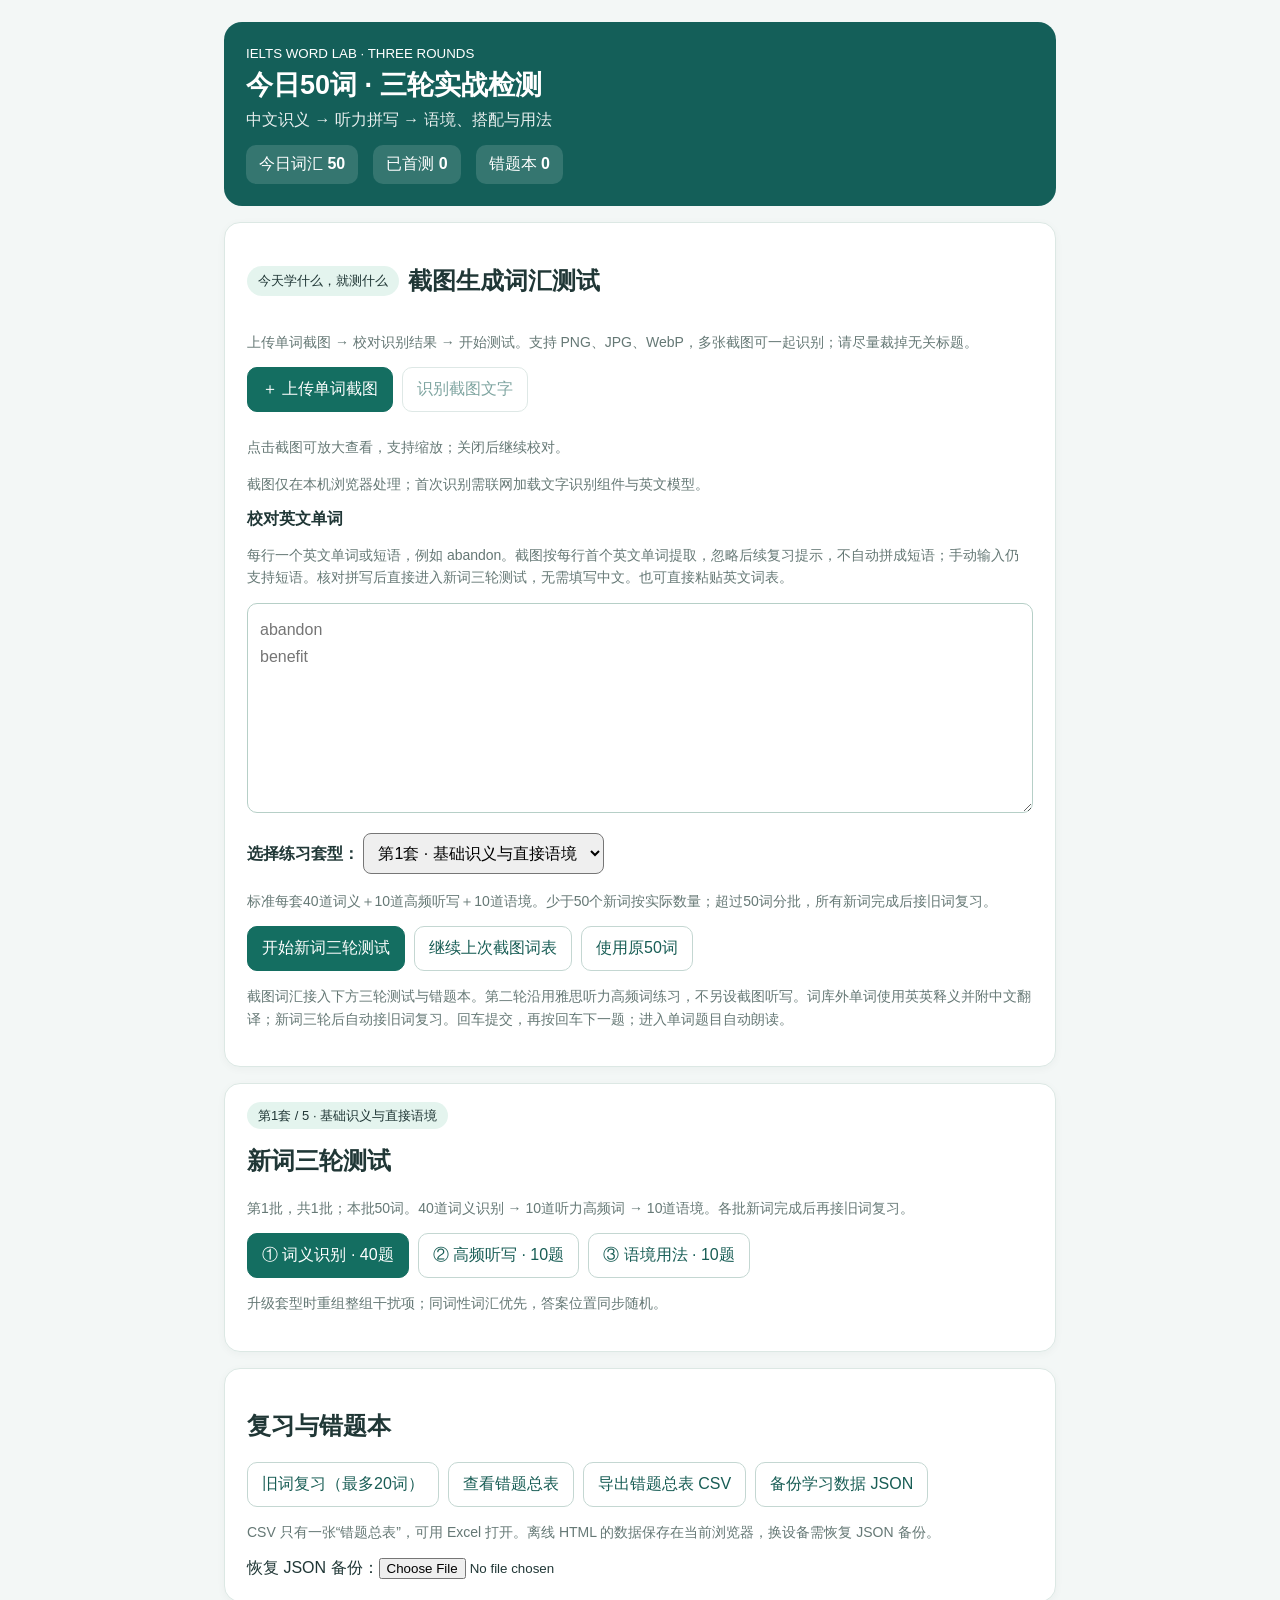
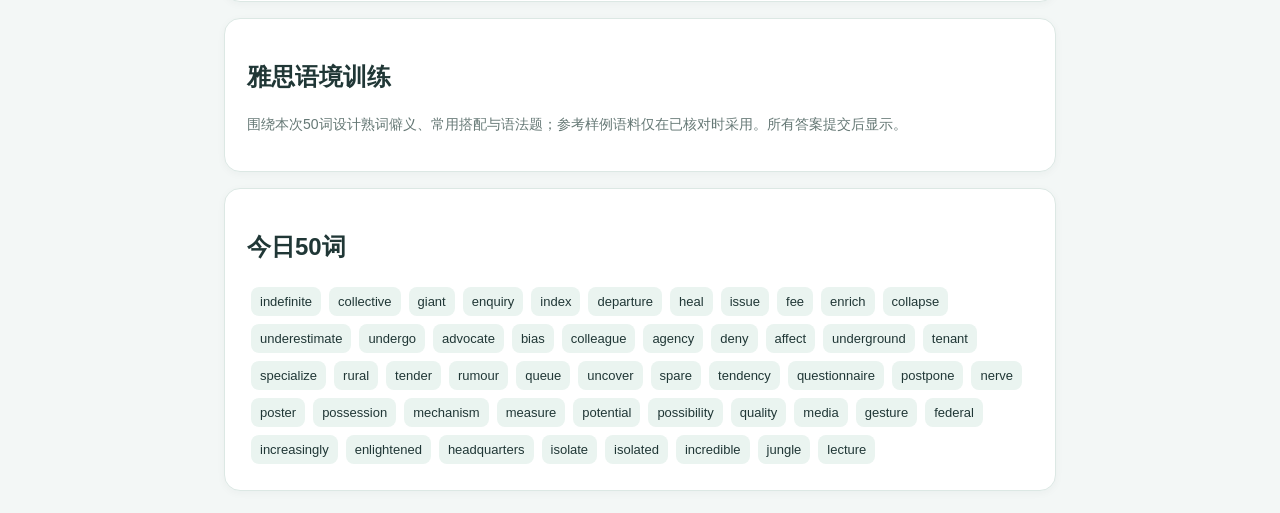
==== commit 2c0df161: "Add click-to-enlarge screenshot viewer with zoom controls in original Word Lab" ====
--- a/index.html
+++ b/index.html
@@ -102,12 +102,25 @@
 stats();home();</script>
 <style>
 #import-panel textarea{width:100%;min-height:210px;padding:12px;border:1px solid #b6cfc7;border-radius:10px;font:16px/1.7 Arial,sans-serif}#shot-previews{display:flex;gap:8px;overflow:auto;margin:12px 0}#shot-previews img{height:110px;border-radius:8px;border:1px solid #dce8e4}.import-status{white-space:pre-wrap}#import-panel button:focus-visible{outline:3px solid #f1b74b;outline-offset:3px}
+
+/* Screenshot inspection stays inside the original import workflow. */
+#shot-previews img{cursor:zoom-in}
+#shot-previews img:focus-visible{outline:3px solid #f1b74b;outline-offset:3px}
+#shot-lightbox{width:96vw;max-width:1500px;height:92dvh;max-height:94vh;padding:0;border:1px solid #b6cfc7;border-radius:14px;color:#203736;background:#fff}
+#shot-lightbox::backdrop{background:#122c2bd9}
+#shot-lightbox[open]{display:flex;flex-direction:column}
+#shot-lightbox .shot-lightbox-toolbar{display:flex;gap:8px;align-items:center;flex-wrap:wrap;padding:12px;border-bottom:1px solid #dce8e4;flex-shrink:0}
+#shot-lightbox-title{flex:1 1 180px;overflow-wrap:anywhere;font-size:14px}
+#shot-lightbox-stage{flex:1;min-height:0;overflow:auto;overscroll-behavior:contain;background:#e7eeeb;padding:16px}
+#shot-lightbox-image{display:block;margin:auto;max-width:none;max-height:none;height:auto;user-select:none}
+#shot-lightbox .shot-lightbox-note{margin:0;padding:8px 12px;font-size:13px;color:#657875}
+@media(max-width:600px){#shot-lightbox{width:100vw;max-width:100vw;height:96dvh;border-radius:10px}#shot-lightbox button{min-height:44px;padding:8px 10px}#shot-lightbox-title{flex-basis:100%}}
 </style>
 <section class="panel" id="import-panel">
 <div class="flex"><span class="pill">今天学什么，就测什么</span><h2>截图生成词汇测试</h2></div>
 <p class="muted">上传单词截图 → 校对识别结果 → 开始测试。支持 PNG、JPG、WebP，多张截图可一起识别；请尽量裁掉无关标题。</p>
 <div class="flex"><label><button type="button" class="primary" onclick="document.getElementById('shot-files').click()">＋ 上传单词截图</button><input hidden id="shot-files" type="file" accept="image/png,image/jpeg,image/webp" multiple></label><button id="shot-read" type="button" disabled onclick="readShots()">识别截图文字</button></div>
-<div id="shot-previews"></div><p id="shot-status" class="muted import-status" role="status" aria-live="polite">截图仅在本机浏览器处理；首次识别需联网加载文字识别组件与英文模型。</p>
+<div id="shot-previews" aria-label="已上传截图，点击图片放大查看"></div><p class="muted" style="margin:4px 0">点击截图可放大查看，支持缩放；关闭后继续校对。</p><p id="shot-status" class="muted import-status" role="status" aria-live="polite">截图仅在本机浏览器处理；首次识别需联网加载文字识别组件与英文模型。</p>
 <label for="shot-text"><b>校对英文单词</b></label><p class="muted">每行一个英文单词或短语，例如 abandon。截图按每行首个英文单词提取，忽略后续复习提示，不自动拼成短语；手动输入仍支持短语。核对拼写后直接进入新词三轮测试，无需填写中文。也可直接粘贴英文词表。</p>
 <textarea id="shot-text" spellcheck="false" placeholder="abandon&#10;benefit"></textarea>
 <p><label for="practice-set"><b>选择练习套型：</b></label> <select id="practice-set" onchange="changePracticeSet(this.value)" style="font:inherit;padding:10px;border-radius:8px;max-width:100%"><option value="1">第1套 · 基础识义与直接语境</option><option value="2">第2套 · 反向提取与语境词义</option><option value="3">第3套 · 同义辨析与近义干扰</option><option value="4">第4套 · 搭配与整句辨别</option><option value="5">第5套 · 综合迁移与混合题型</option></select></p><p class="muted">标准每套40道词义＋10道高频听写＋10道语境。少于50个新词按实际数量；超过50词分批，所有新词完成后接旧词复习。</p><div class="flex" style="margin-top:12px"><button class="primary" id="batch-generate" onclick="generateShotQuiz()">开始新词三轮测试</button><button onclick="resumeShotQuiz()">继续上次截图词表</button><button onclick="resetScreenshotBatch()">使用原50词</button></div>
@@ -164,6 +177,47 @@
   return await new Promise(resolve=>canvas.toBlob(blob=>resolve(blob||file),'image/png'));
  }catch(e){return file}finally{bitmap?.close()}
 }
+
+let shotLightbox=null,shotViewScale=1;
+function ensureShotLightbox(){
+ if(shotLightbox)return shotLightbox;
+ const dialog=document.createElement('dialog');dialog.id='shot-lightbox';
+ dialog.setAttribute('aria-labelledby','shot-lightbox-title');
+ dialog.innerHTML='<div class="shot-lightbox-toolbar"><b id="shot-lightbox-title">截图查看</b><button type="button" id="shot-zoom-out" aria-label="缩小截图">缩小 −</button><button type="button" id="shot-zoom-in" aria-label="放大截图">放大 ＋</button><button type="button" id="shot-zoom-fit">适应窗口</button><button type="button" id="shot-zoom-original">原图 100%</button><button type="button" id="shot-zoom-close" autofocus>关闭</button></div><div id="shot-lightbox-stage"><img id="shot-lightbox-image" alt="放大的单词截图" draggable="false"></div><p class="shot-lightbox-note">放大后可上下、左右滚动查看。按 Esc 或“关闭”返回校对。</p>';
+ document.body.append(dialog);shotLightbox=dialog;
+ shotEl('shot-zoom-out').onclick=()=>setShotZoom(shotViewScale/1.3);
+ shotEl('shot-zoom-in').onclick=()=>setShotZoom(shotViewScale*1.3);
+ shotEl('shot-zoom-fit').onclick=fitShotZoom;
+ shotEl('shot-zoom-original').onclick=()=>setShotZoom(1);
+ shotEl('shot-zoom-close').onclick=()=>dialog.close();
+ dialog.addEventListener('click',event=>{if(event.target===dialog){const r=dialog.getBoundingClientRect();if(event.clientX<r.left||event.clientX>r.right||event.clientY<r.top||event.clientY>r.bottom)dialog.close()}});
+ // Enter in this dialog must never submit or advance a quiz underneath it.
+ dialog.addEventListener('keydown',event=>event.stopPropagation());
+ dialog.addEventListener('close',()=>{shotEl('shot-lightbox-image').onload=null;shotEl('shot-lightbox-image').removeAttribute('src')});
+ return dialog;
+}
+function setShotZoom(scale,reset=false){
+ const image=shotEl('shot-lightbox-image'),stage=shotEl('shot-lightbox-stage');
+ if(!image?.naturalWidth)return;
+ const oldWidth=image.getBoundingClientRect().width||1,oldHeight=image.getBoundingClientRect().height||1;
+ const x=Math.min(1,(stage.scrollLeft+stage.clientWidth/2)/oldWidth),y=Math.min(1,(stage.scrollTop+stage.clientHeight/2)/oldHeight);
+ shotViewScale=Math.max(.05,Math.min(8,scale));image.style.width=Math.round(image.naturalWidth*shotViewScale)+'px';
+ shotEl('shot-zoom-original').textContent='原图 100%（当前 '+Math.round(shotViewScale*100)+'%）';
+ if(reset){stage.scrollLeft=0;stage.scrollTop=0}else{stage.scrollLeft=x*image.naturalWidth*shotViewScale-stage.clientWidth/2;stage.scrollTop=y*image.naturalHeight*shotViewScale-stage.clientHeight/2}
+}
+function fitShotZoom(){
+ const image=shotEl('shot-lightbox-image'),stage=shotEl('shot-lightbox-stage');
+ if(image?.naturalWidth)setShotZoom(Math.min(1,Math.max(1,stage.clientWidth-32)/image.naturalWidth,Math.max(1,stage.clientHeight-32)/image.naturalHeight),true);
+}
+function openShotImage(index){
+ const url=shotURLs[index];if(!url)return;
+ const dialog=ensureShotLightbox(),image=shotEl('shot-lightbox-image');
+ shotEl('shot-lightbox-title').textContent='截图 '+(index+1)+' / '+shotURLs.length+' · '+(shotFiles[index]?.name||'');
+ image.onload=fitShotZoom;image.alt=shotFiles[index]?.name||'单词截图';image.style.width='auto';image.src=url;
+ if(!dialog.open)dialog.showModal();
+ if(image.complete&&image.naturalWidth)fitShotZoom();
+}
+
 function parseShotText(text){
  const out=[],seen=new Set();
  for(let line of text.split(/\r?\n/)){
@@ -185,7 +239,7 @@
  if(files.length>10){shotStatus('一次最多上传10张截图，请重新选择。');shotEl('shot-read').disabled=true;shotEl('shot-previews').replaceChildren();return}
  for(const f of files){if(!/^image\/(png|jpeg|webp)$/.test(f.type)||f.size>15*1024*1024){shotStatus('请选择PNG、JPG或WebP，每张不超过15MB。');shotFiles=[];break}shotFiles.push(f)}
  shotEl('shot-previews').replaceChildren();
- for(const f of shotFiles){const img=document.createElement('img');const u=URL.createObjectURL(f);shotURLs.push(u);img.src=u;img.alt=f.name;shotEl('shot-previews').append(img)}
+ for(const f of shotFiles){const img=document.createElement('img');const u=URL.createObjectURL(f);shotURLs.push(u);img.src=u;img.alt=f.name;img.title='点击放大查看';img.tabIndex=0;img.setAttribute('role','button');const index=shotURLs.length-1;img.onclick=()=>openShotImage(index);img.onkeydown=event=>{if(event.key==='Enter'||event.key===' '){event.preventDefault();event.stopPropagation();openShotImage(index)}};shotEl('shot-previews').append(img)}
  shotEl('shot-read').disabled=!shotFiles.length;
  if(shotFiles.length)shotStatus('已选择 '+shotFiles.length+' 张截图。点击“识别截图文字”开始，本次识别结果会替换编辑区旧结果，避免旧误词残留。');
 });
